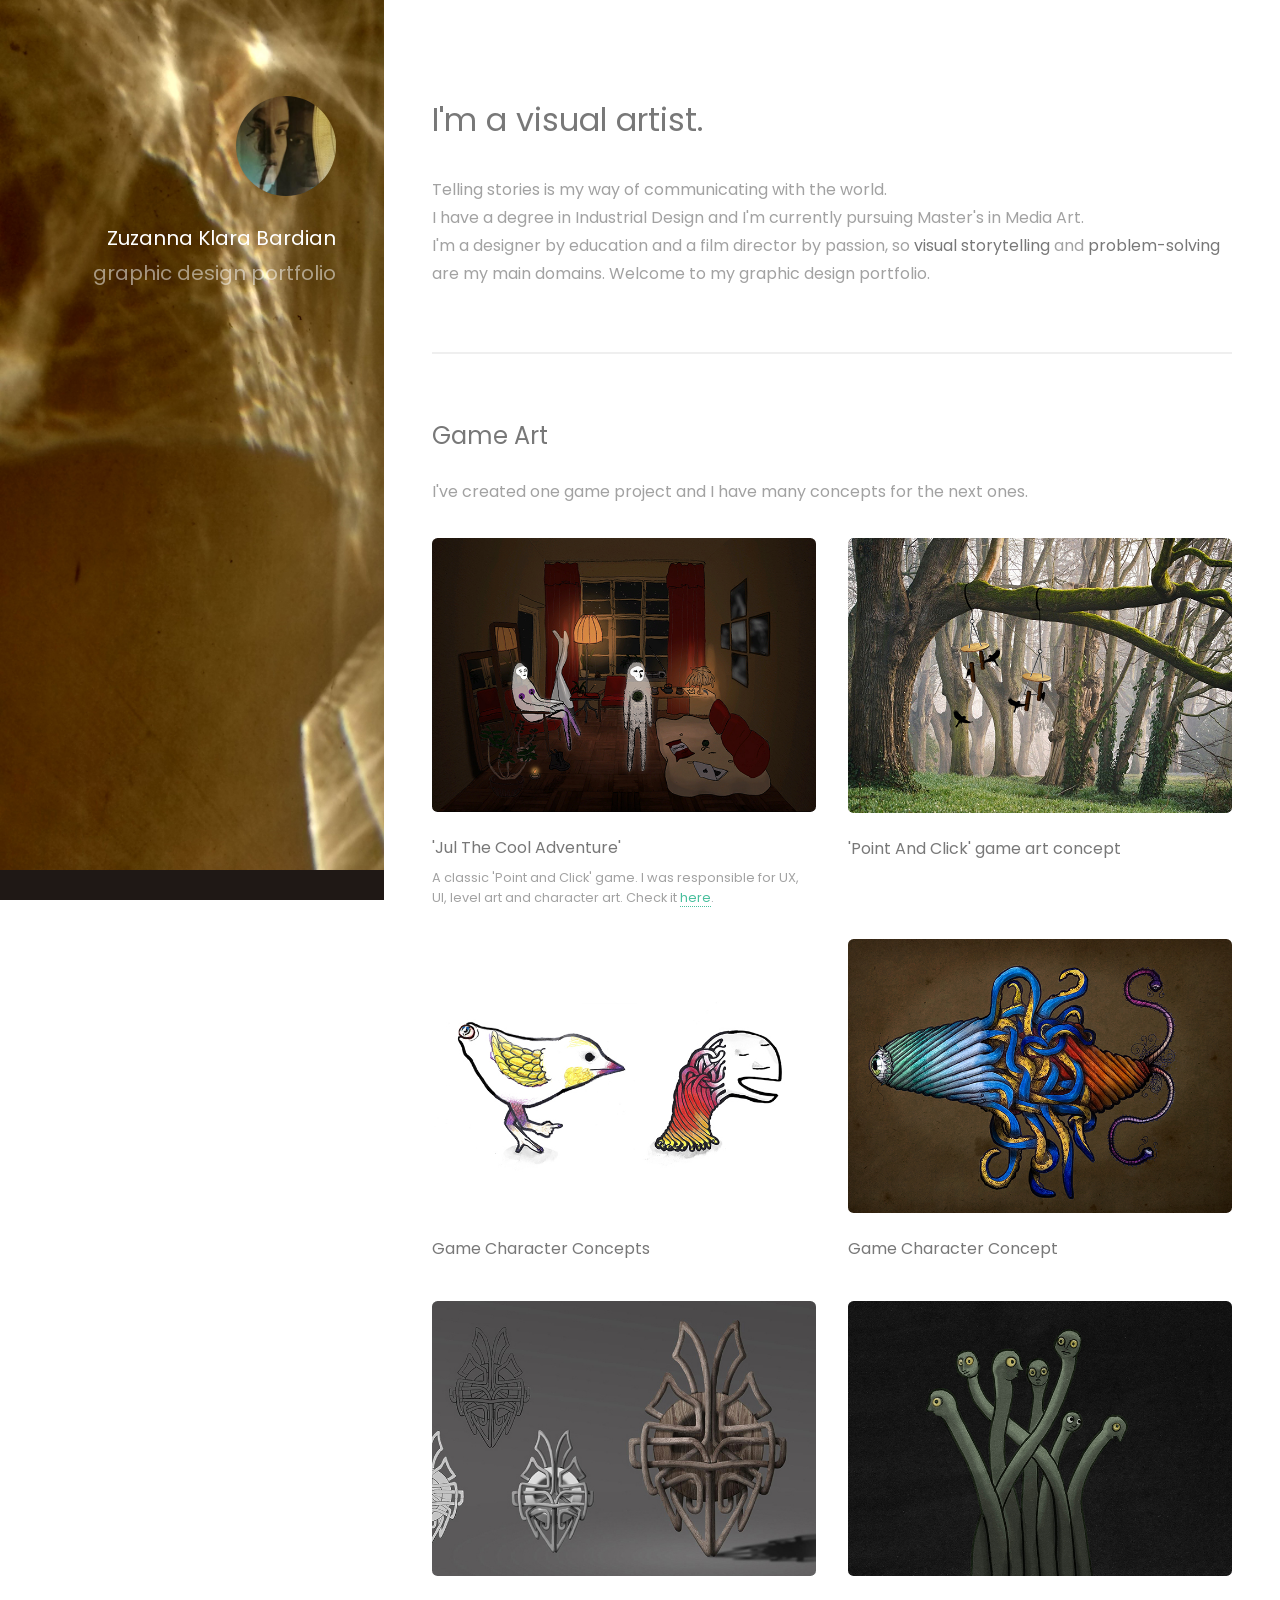
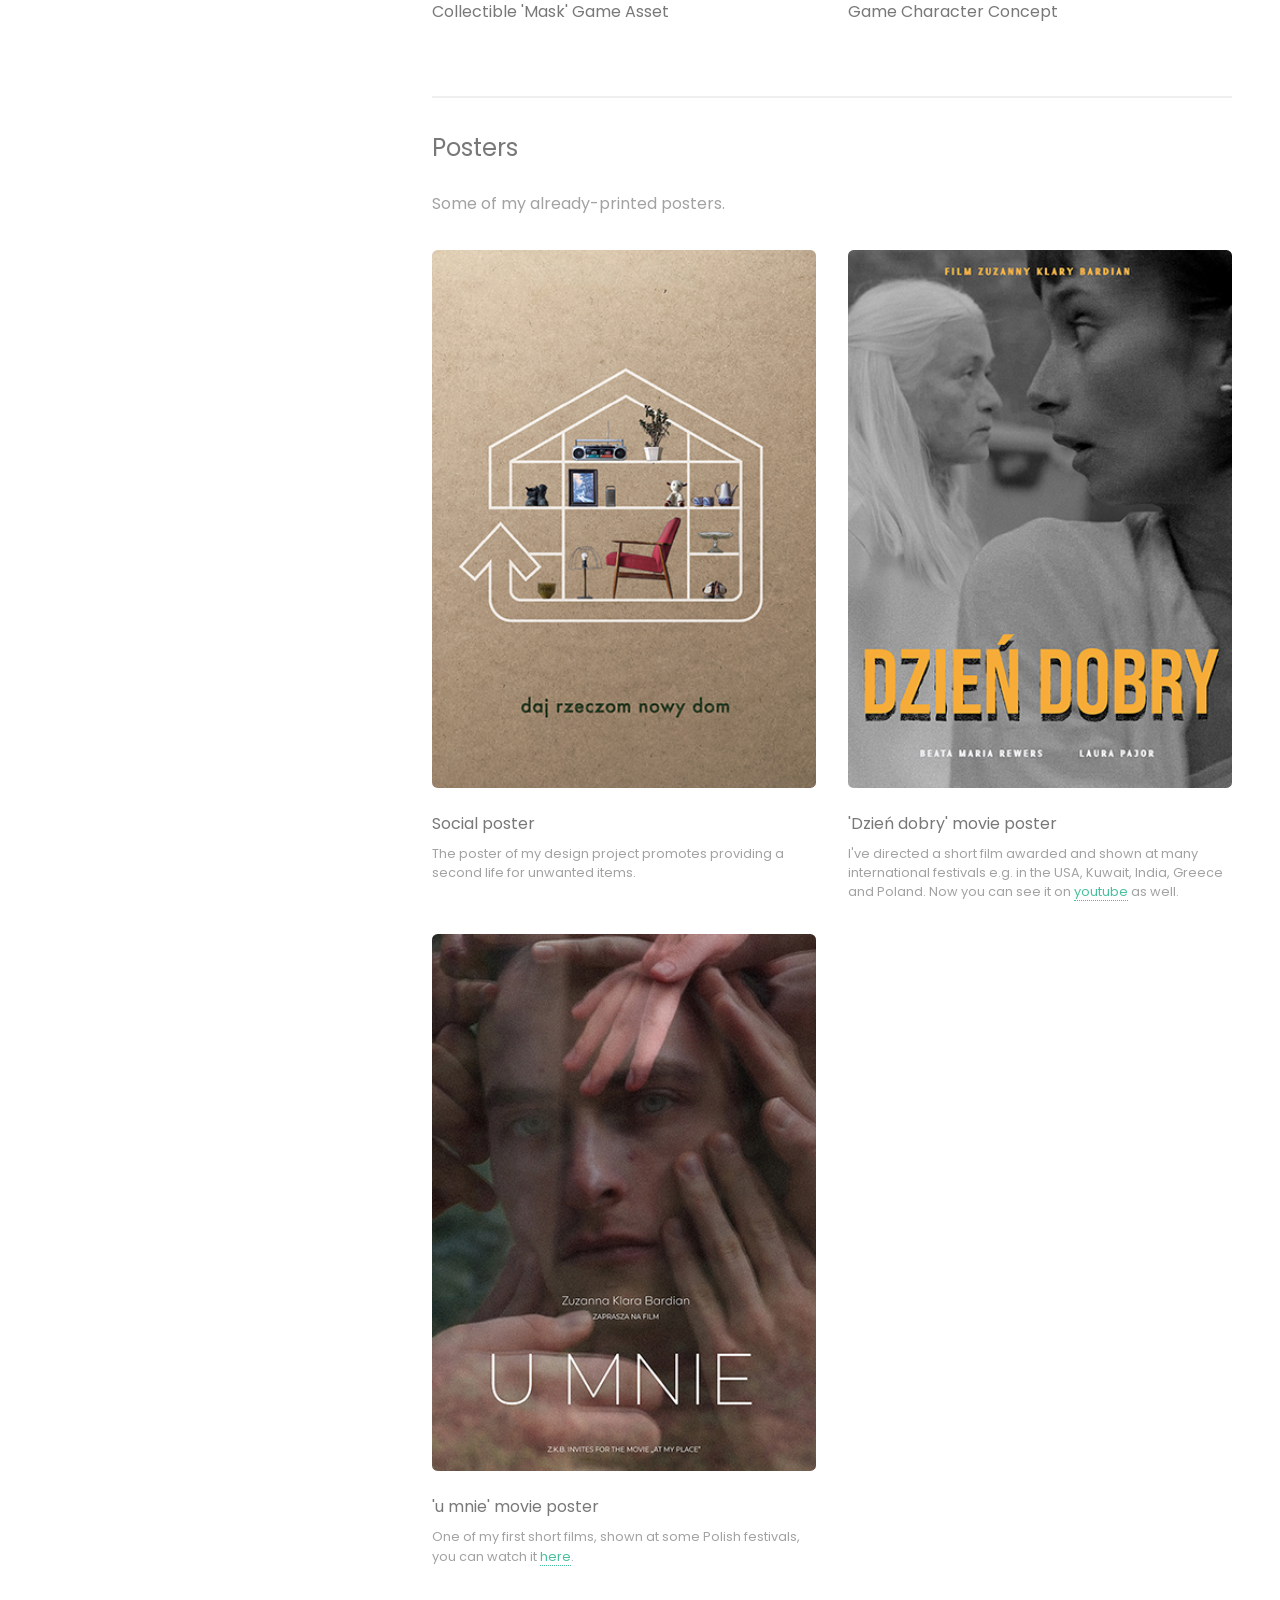
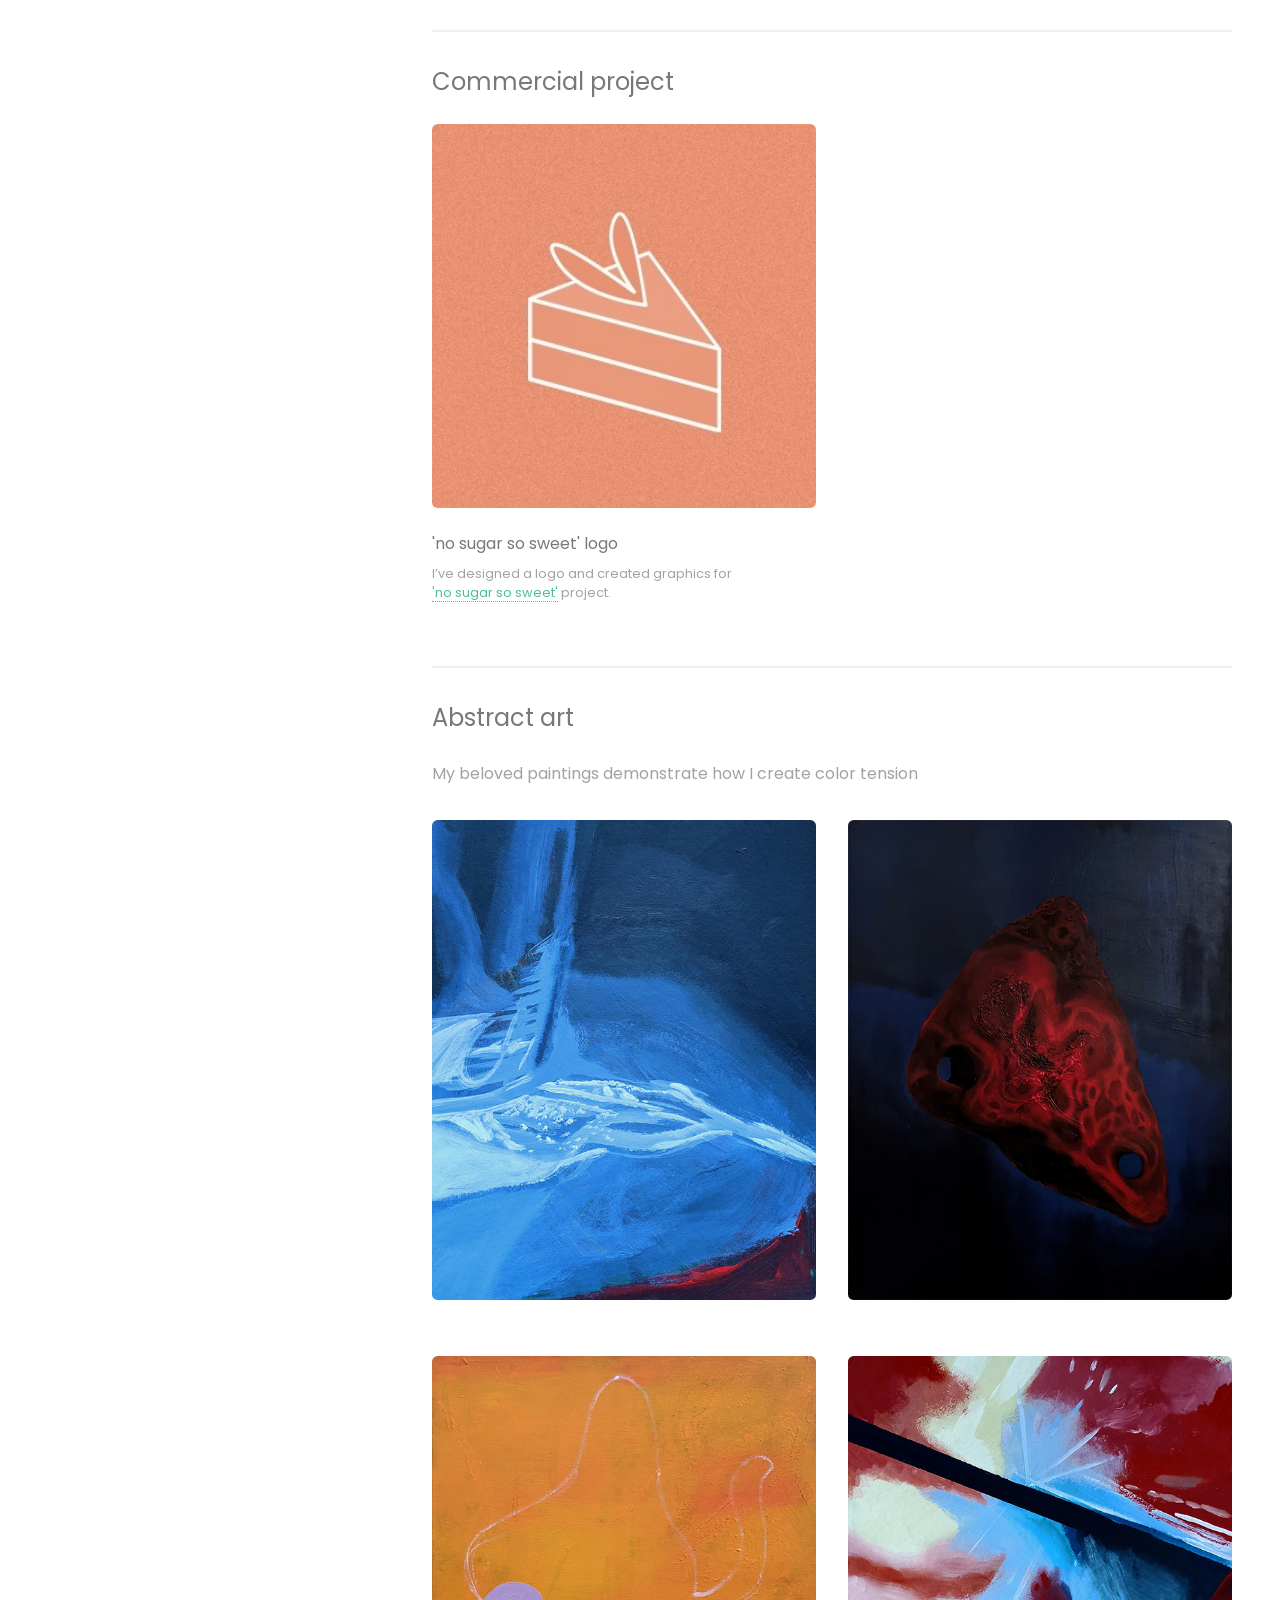
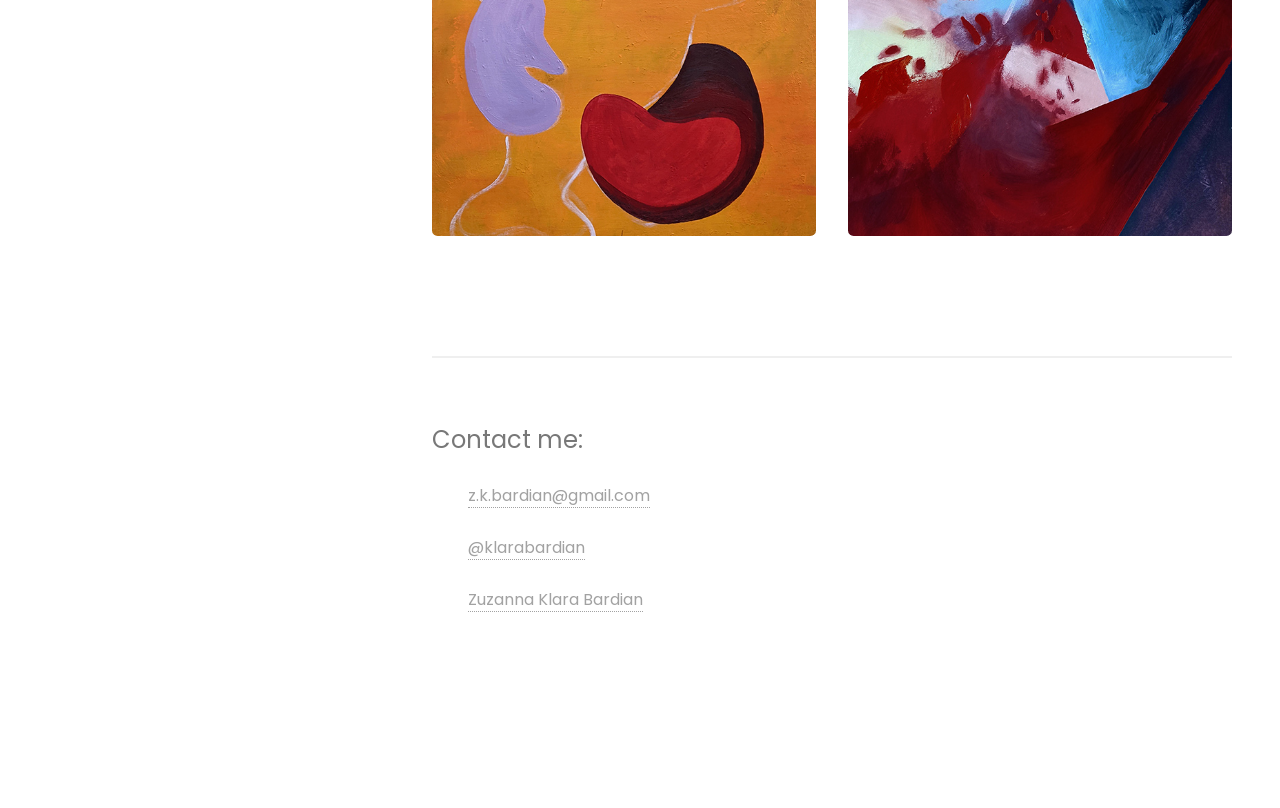
==== index.html @ d684b5f0 "Adjusted site" ====
<!DOCTYPE HTML>
<!--
	Strata by HTML5 UP
	html5up.net | @ajlkn
	Free for personal and commercial use under the CCA 3.0 license (html5up.net/license)
-->
<html>
	<head>
		<title>Zuzanna Klara Bardian - portfolio</title>
		<meta charset="utf-8" />
		<meta name="viewport" content="width=device-width, initial-scale=1, user-scalable=no" />
		<link rel="stylesheet" href="assets/css/main.css" />
	</head>
	<body class="is-preload">

		<!-- Header -->
			<header id="header">
				<div class="inner">
					<a href="#" class="image avatar"><img src="images/fulls/image avatar2.jpg" alt="" /></a>
					<h1><strong>Zuzanna Klara Bardian</strong><br />
					graphic&nbsp;design&nbsp;portfolio<br /></h1>
				</div>
			</header>

		<!-- Main -->
			<div id="main">

				<!-- One -->
					<section id="one">
						<header class="major">
							<h2>I'm a visual artist.</h2>
						</header>
						<p>Telling stories is my way of communicating with the world.</br> 
							 
							I have a degree in Industrial Design and I'm currently pursuing Master's in Media Art. </br> 
							I'm a designer by education and a film director by passion, so <strong>visual storytelling</strong> and <strong>problem-solving</strong> are my main domains. 
							Welcome to my graphic design portfolio.</p>
					</section>

				<!-- Two . One -->
					<section id="two">
						<h2>Game Art</h2>
						<p>I've created one game project and I have many concepts for the next ones.</p>
						<div class="row">
							<article class="col-6 col-12-xsmall work-item">
								<a href="images/common/jul game.jpg" class="image fit thumb"><img src="images/common/jul game_small.jpg" alt="" /></a>
								<h3>'Jul The Cool Adventure'<br /></h3>
								<p>A classic 'Point and Click' game. I was responsible for&nbsp;UX, UI, level art and character art. Check it <a href="https://rondaar.itch.io/jul-adventure?password=JulUro">here</a>.</p> 
							</article>
							<article class="col-6 col-12-xsmall work-item">
								<a href="images/common/concept game.jpg" class="image fit thumb"><img src="images/common/concept game_small.jpg" alt="" /></a>
								<h3>'Point And Click' game art concept</h3>
							</article>
							<article class="col-6 col-12-xsmall work-item">
								<a href="images/common/drawing monsters.jpg" class="image fit thumb"><img src="images/common/drawing monsters_small.jpg" alt="" /></a>
								<h3>Game Character Concepts</h3>
							</article>
							<article class="col-6 col-12-xsmall work-item">
								<a href="images/common/drawingmonster3.jpg" class="image fit thumb"><img src="images/common/drawingmonster3_small.jpg" alt="" /></a>
								<h3>Game Character Concept</h3>
							</article>
							<article class="col-6 col-12-xsmall work-item">
								<a href="images/common/game asset concept.jpg" class="image fit thumb"><img src="images/common/game asset concept_small.jpg" alt="" /></a>
								<h3>Collectible 'Mask' Game Asset</h3>
							</article>
							<article class="col-6 col-12-xsmall work-item">
								<a href="images/common/drawingmonster4.jpg" class="image fit thumb"><img src="images/common/drawingmonster4_small.jpg" alt="" /></a>
								<h3>Game Character Concept</h3>
							</article>
						</div>
						<hr />
						<h2>Posters</h2>
						<p>Some of my already-printed posters.</p>
						<div class="row">
							<article class="col-6 col-12-xsmall work-item">
								<a href="images/common/poster.jpg" class="image fit thumb"><img src="images/common/poster_small.jpg" alt="" /></a>
								<h3>Social poster</h3>
								<p>The poster of my design project promotes providing a second life for unwanted items.</p>
							</article>
							<article class="col-6 col-12-xsmall work-item">
								<a href="images/common/poster2.jpg" class="image fit thumb"><img src="images/common/poster2_small.jpg" alt="" /></a>
								<h3>'Dzień dobry' movie poster</h3>
								<p>I've directed a short film awarded and shown at many international festivals e.g. in the USA, Kuwait, India, Greece and Poland. Now you can see it on <a href="https://youtu.be/epO8QC-mqRA?si=tDSTZUvtLQ-3Ctm8">youtube</a> as&nbsp;well.</p>
							</article>
							<article class="col-6 col-12-xsmall work-item">
								<a href="images/common/poster3.jpg" class="image fit thumb"><img src="images/common/poster3_small.jpg" alt="" /></a>
								<h3>'u mnie' movie poster</h3>
								<p>One of my first short films, shown at some Polish festivals, you can watch it <a href="https://youtu.be/AyBMDP0zNLU?si=6BkMaQIuHMH-ViIF">here</a>.</p>
							</article>
						</div>
						<hr />
						<h2>Commercial project</h2>
						<div class="row">
							<article class="col-6 col-12-xsmall work-item">
								<a href="images/common/nosugar so sweet.jpeg" class="image fit thumb"><img src="images/common/nosugar so sweet.jpeg" alt="" /></a>
								<h3>'no sugar so sweet' logo</h3>
								<p>I’ve designed a logo and created graphics for <a href="https://www.instagram.com/nosugarsosweet/">'no&nbsp;sugar&nbsp;so&nbsp;sweet'</a> project.</p>
							</article>
						</div>
						<hr />
						<h2>Abstract art</h2>
						<p>My beloved paintings demonstrate how I create color tension</p>
						<div class="row">
							<article class="col-6 col-12-xsmall work-item">
								<a href="images/common/painting3.jpg" class="image fit thumb"><img src="images/common/painting3_small.jpg" alt="" /></a>
							</article>
							<article class="col-6 col-12-xsmall work-item">
								<a href="images/common/painting heart.jpg" class="image fit thumb"><img src="images/common/painting heart_small.jpg" alt="" /></a>
							</article>
							<article class="col-6 col-12-xsmall work-item">
								<a href="images/common/painting yellow.jpeg" class="image fit thumb"><img src="images/common/painting yellow_small.jpg" alt="" /></a>
							</article>
							<article class="col-6 col-12-xsmall work-item">
								<a href="images/common/painting2.jpg" class="image fit thumb"><img src="images/common/painting2_small.jpg" alt="" /></a>
							</article>
						</div>
					</section>

			

				<!-- Three -->
					<section id="three">
						<h2>Contact me:</h2>
						 <!-- <p>Send me a message.</p> --> 
						<div class="row">
							<div class="col-4 col-12-small">
								<ul class="labeled-icons">
									<li>
										<h3 class="icon solid fa-envelope"><span class="label">Email</span></h3>
										<a href="#">z.k.bardian@gmail.com</a>
									</li>
									<li>
										<h3 class="icon brands fa-instagram"><span class="label">Instagram</span></h3>
										<a href="https://www.instagram.com/klarabardian/">@klarabardian</a>
									</li>
									<li> 
										<h3 class="icon brands fa-linkedin"><span class="label">Linkedin</span></h3>
										<a href="https://www.linkedin.com/in/zuzannaklarabardian/">Zuzanna Klara Bardian</a>
									</li>
								</ul>
							</div>
						</div>
					</section>

				<!-- Four -->
				<!-- 
					<section id="four">
						<h2>Elements</h2>

						<section>
							<h4>Text</h4>
							<p>This is <b>bold</b> and this is <strong>strong</strong>. This is <i>italic</i> and this is <em>emphasized</em>.
							This is <sup>superscript</sup> text and this is <sub>subscript</sub> text.
							This is <u>underlined</u> and this is code: <code>for (;;) { ... }</code>. Finally, <a href="#">this is a link</a>.</p>
							<hr />
							<header>
								<h4>Heading with a Subtitle</h4>
								<p>Lorem ipsum dolor sit amet nullam id egestas urna aliquam</p>
							</header>
							<p>Nunc lacinia ante nunc ac lobortis. Interdum adipiscing gravida odio porttitor sem non mi integer non faucibus ornare mi ut ante amet placerat aliquet. Volutpat eu sed ante lacinia sapien lorem accumsan varius montes viverra nibh in adipiscing blandit tempus accumsan.</p>
							<header>
								<h5>Heading with a Subtitle</h5>
								<p>Lorem ipsum dolor sit amet nullam id egestas urna aliquam</p>
							</header>
							<p>Nunc lacinia ante nunc ac lobortis. Interdum adipiscing gravida odio porttitor sem non mi integer non faucibus ornare mi ut ante amet placerat aliquet. Volutpat eu sed ante lacinia sapien lorem accumsan varius montes viverra nibh in adipiscing blandit tempus accumsan.</p>
							<hr />
							<h2>Heading Level 2</h2>
							<h3>Heading Level 3</h3>
							<h4>Heading Level 4</h4>
							<h5>Heading Level 5</h5>
							<h6>Heading Level 6</h6>
							<hr />
							<h5>Blockquote</h5>
							<blockquote>Fringilla nisl. Donec accumsan interdum nisi, quis tincidunt felis sagittis eget tempus euismod. Vestibulum ante ipsum primis in faucibus vestibulum. Blandit adipiscing eu felis iaculis volutpat ac adipiscing accumsan faucibus. Vestibulum ante ipsum primis in faucibus lorem ipsum dolor sit amet nullam adipiscing eu felis.</blockquote>
							<h5>Preformatted</h5>
							<pre><code>i = 0;

while (!deck.isInOrder()) {
print 'Iteration ' + i;
deck.shuffle();
i++;
}

print 'It took ' + i + ' iterations to sort the deck.';</code></pre>
						</section>

						<section>
							<h4>Lists</h4>
							<div class="row">
								<div class="col-6 col-12-xsmall">
									<h5>Unordered</h5>
									<ul>
										<li>Dolor pulvinar etiam magna etiam.</li>
										<li>Sagittis adipiscing lorem eleifend.</li>
										<li>Felis enim feugiat dolore viverra.</li>
									</ul>
									<h5>Alternate</h5>
									<ul class="alt">
										<li>Dolor pulvinar etiam magna etiam.</li>
										<li>Sagittis adipiscing lorem eleifend.</li>
										<li>Felis enim feugiat dolore viverra.</li>
									</ul>
								</div>
								<div class="col-6 col-12-xsmall">
									<h5>Ordered</h5>
									<ol>
										<li>Dolor pulvinar etiam magna etiam.</li>
										<li>Etiam vel felis at lorem sed viverra.</li>
										<li>Felis enim feugiat dolore viverra.</li>
										<li>Dolor pulvinar etiam magna etiam.</li>
										<li>Etiam vel felis at lorem sed viverra.</li>
										<li>Felis enim feugiat dolore viverra.</li>
									</ol>
									<h5>Icons</h5>
									<ul class="icons">
										<li><a href="#" class="icon brands fa-twitter"><span class="label">Twitter</span></a></li>
										<li><a href="#" class="icon brands fa-facebook-f"><span class="label">Facebook</span></a></li>
										<li><a href="#" class="icon brands fa-instagram"><span class="label">Instagram</span></a></li>
										<li><a href="#" class="icon brands fa-github"><span class="label">Github</span></a></li>
										<li><a href="#" class="icon brands fa-dribbble"><span class="label">Dribbble</span></a></li>
										<li><a href="#" class="icon brands fa-tumblr"><span class="label">Tumblr</span></a></li>
										
									</ul>
								</div>
							</div>
							<h5>Actions</h5>
							<ul class="actions">
								<li><a href="#" class="button primary">Default</a></li>
								<li><a href="#" class="button">Default</a></li>
							</ul>
							<ul class="actions small">
								<li><a href="#" class="button primary small">Small</a></li>
								<li><a href="#" class="button small">Small</a></li>
							</ul>
							<div class="row">
								<div class="col-6 col-12-small">
									<ul class="actions stacked">
										<li><a href="#" class="button primary">Default</a></li>
										<li><a href="#" class="button">Default</a></li>
									</ul>
								</div>
								<div class="col-6 col-12-small">
									<ul class="actions stacked">
										<li><a href="#" class="button primary small">Small</a></li>
										<li><a href="#" class="button small">Small</a></li>
									</ul>
								</div>
								<div class="col-6 col-12-small">
									<ul class="actions stacked">
										<li><a href="#" class="button primary fit">Default</a></li>
										<li><a href="#" class="button fit">Default</a></li>
									</ul>
								</div>
								<div class="col-6 col-12-small">
									<ul class="actions stacked">
										<li><a href="#" class="button primary small fit">Small</a></li>
										<li><a href="#" class="button small fit">Small</a></li>
									</ul>
								</div>
							</div>
						</section>

						<section>
							<h4>Table</h4>
							<h5>Default</h5>
							<div class="table-wrapper">
								<table>
									<thead>
										<tr>
											<th>Name</th>
											<th>Description</th>
											<th>Price</th>
										</tr>
									</thead>
									<tbody>
										<tr>
											<td>Item One</td>
											<td>Ante turpis integer aliquet porttitor.</td>
											<td>29.99</td>
										</tr>
										<tr>
											<td>Item Two</td>
											<td>Vis ac commodo adipiscing arcu aliquet.</td>
											<td>19.99</td>
										</tr>
										<tr>
											<td>Item Three</td>
											<td> Morbi faucibus arcu accumsan lorem.</td>
											<td>29.99</td>
										</tr>
										<tr>
											<td>Item Four</td>
											<td>Vitae integer tempus condimentum.</td>
											<td>19.99</td>
										</tr>
										<tr>
											<td>Item Five</td>
											<td>Ante turpis integer aliquet porttitor.</td>
											<td>29.99</td>
										</tr>
									</tbody>
									<tfoot>
										<tr>
											<td colspan="2"></td>
											<td>100.00</td>
										</tr>
									</tfoot>
								</table>
							</div>

							<h5>Alternate</h5>
							<div class="table-wrapper">
								<table class="alt">
									<thead>
										<tr>
											<th>Name</th>
											<th>Description</th>
											<th>Price</th>
										</tr>
									</thead>
									<tbody>
										<tr>
											<td>Item One</td>
											<td>Ante turpis integer aliquet porttitor.</td>
											<td>29.99</td>
										</tr>
										<tr>
											<td>Item Two</td>
											<td>Vis ac commodo adipiscing arcu aliquet.</td>
											<td>19.99</td>
										</tr>
										<tr>
											<td>Item Three</td>
											<td> Morbi faucibus arcu accumsan lorem.</td>
											<td>29.99</td>
										</tr>
										<tr>
											<td>Item Four</td>
											<td>Vitae integer tempus condimentum.</td>
											<td>19.99</td>
										</tr>
										<tr>
											<td>Item Five</td>
											<td>Ante turpis integer aliquet porttitor.</td>
											<td>29.99</td>
										</tr>
									</tbody>
									<tfoot>
										<tr>
											<td colspan="2"></td>
											<td>100.00</td>
										</tr>
									</tfoot>
								</table>
							</div>
						</section>

						<section>
							<h4>Buttons</h4>
							<ul class="actions">
								<li><a href="#" class="button primary">Primary</a></li>
								<li><a href="#" class="button">Default</a></li>
							</ul>
							<ul class="actions">
								<li><a href="#" class="button large">Large</a></li>
								<li><a href="#" class="button">Default</a></li>
								<li><a href="#" class="button small">Small</a></li>
							</ul>
							<ul class="actions fit">
								<li><a href="#" class="button primary fit">Fit</a></li>
								<li><a href="#" class="button fit">Fit</a></li>
							</ul>
							<ul class="actions fit small">
								<li><a href="#" class="button primary fit small">Fit + Small</a></li>
								<li><a href="#" class="button fit small">Fit + Small</a></li>
							</ul>
							<ul class="actions">
								<li><a href="#" class="button primary icon solid fa-download">Icon</a></li>
								<li><a href="#" class="button icon solid fa-download">Icon</a></li>
							</ul>
							<ul class="actions">
								<li><span class="button primary disabled">Primary</span></li>
								<li><span class="button disabled">Default</span></li>
							</ul>
						</section>

						<section>
							<h4>Form</h4>
							<form method="post" action="#">
								<div class="row gtr-uniform gtr-50">
									<div class="col-6 col-12-xsmall">
										<input type="text" name="demo-name" id="demo-name" value="" placeholder="Name" />
									</div>
									<div class="col-6 col-12-xsmall">
										<input type="email" name="demo-email" id="demo-email" value="" placeholder="Email" />
									</div>
									<div class="col-12">
										<select name="demo-category" id="demo-category">
											<option value="">- Category -</option>
											<option value="1">Manufacturing</option>
											<option value="1">Shipping</option>
											<option value="1">Administration</option>
											<option value="1">Human Resources</option>
										</select>
									</div>
									<div class="col-4 col-12-small">
										<input type="radio" id="demo-priority-low" name="demo-priority" checked>
										<label for="demo-priority-low">Low Priority</label>
									</div>
									<div class="col-4 col-12-small">
										<input type="radio" id="demo-priority-normal" name="demo-priority">
										<label for="demo-priority-normal">Normal Priority</label>
									</div>
									<div class="col-4 col-12-small">
										<input type="radio" id="demo-priority-high" name="demo-priority">
										<label for="demo-priority-high">High Priority</label>
									</div>
									<div class="col-6 col-12-small">
										<input type="checkbox" id="demo-copy" name="demo-copy">
										<label for="demo-copy">Email me a copy of this message</label>
									</div>
									<div class="col-6 col-12-small">
										<input type="checkbox" id="demo-human" name="demo-human" checked>
										<label for="demo-human">I am a human and not a robot</label>
									</div>
									<div class="col-12">
										<textarea name="demo-message" id="demo-message" placeholder="Enter your message" rows="6"></textarea>
									</div>
									<div class="col-12">
										<ul class="actions">
											<li><input type="submit" value="Send Message" class="primary" /></li>
											<li><input type="reset" value="Reset" /></li>
										</ul>
									</div>
								</div>
							</form>
						</section>

						<section>
							<h4>Image</h4>
							<h5>Fit</h5>
							<div class="box alt">
								<div class="row gtr-50 gtr-uniform">
									<div class="col-12"><span class="image fit"><img src="images/fulls/05.jpg" alt="" /></span></div>
									<div class="col-4"><span class="image fit"><img src="images/thumbs/01.jpg" alt="" /></span></div>
									<div class="col-4"><span class="image fit"><img src="images/thumbs/02.jpg" alt="" /></span></div>
									<div class="col-4"><span class="image fit"><img src="images/thumbs/03.jpg" alt="" /></span></div>
									<div class="col-4"><span class="image fit"><img src="images/thumbs/04.jpg" alt="" /></span></div>
									<div class="col-4"><span class="image fit"><img src="images/thumbs/05.jpg" alt="" /></span></div>
									<div class="col-4"><span class="image fit"><img src="images/thumbs/06.jpg" alt="" /></span></div>
									<div class="col-4"><span class="image fit"><img src="images/thumbs/03.jpg" alt="" /></span></div>
									<div class="col-4"><span class="image fit"><img src="images/thumbs/02.jpg" alt="" /></span></div>
									<div class="col-4"><span class="image fit"><img src="images/thumbs/01.jpg" alt="" /></span></div>
								</div>
							</div>
							<h5>Left &amp; Right</h5>
							<p><span class="image left"><img src="images/avatar.jpg" alt="" /></span>Fringilla nisl. Donec accumsan interdum nisi, quis tincidunt felis sagittis eget. tempus euismod. Vestibulum ante ipsum primis in faucibus vestibulum. Blandit adipiscing eu felis iaculis volutpat ac adipiscing accumsan eu faucibus. Integer ac pellentesque praesent tincidunt felis sagittis eget. tempus euismod. Vestibulum ante ipsum primis in faucibus vestibulum. Blandit adipiscing eu felis iaculis volutpat ac adipiscing accumsan eu faucibus. Integer ac pellentesque praesent. Donec accumsan interdum nisi, quis tincidunt felis sagittis eget. tempus euismod. Vestibulum ante ipsum primis in faucibus vestibulum. Blandit adipiscing eu felis iaculis volutpat ac adipiscing accumsan eu faucibus. Integer ac pellentesque praesent tincidunt felis sagittis eget. tempus euismod. Vestibulum ante ipsum primis in faucibus vestibulum. Blandit adipiscing eu felis iaculis volutpat ac adipiscing accumsan eu faucibus. Integer ac pellentesque praesent.</p>
							<p><span class="image right"><img src="images/avatar.jpg" alt="" /></span>Fringilla nisl. Donec accumsan interdum nisi, quis tincidunt felis sagittis eget. tempus euismod. Vestibulum ante ipsum primis in faucibus vestibulum. Blandit adipiscing eu felis iaculis volutpat ac adipiscing accumsan eu faucibus. Integer ac pellentesque praesent tincidunt felis sagittis eget. tempus euismod. Vestibulum ante ipsum primis in faucibus vestibulum. Blandit adipiscing eu felis iaculis volutpat ac adipiscing accumsan eu faucibus. Integer ac pellentesque praesent. Donec accumsan interdum nisi, quis tincidunt felis sagittis eget. tempus euismod. Vestibulum ante ipsum primis in faucibus vestibulum. Blandit adipiscing eu felis iaculis volutpat ac adipiscing accumsan eu faucibus. Integer ac pellentesque praesent tincidunt felis sagittis eget. tempus euismod. Vestibulum ante ipsum primis in faucibus vestibulum. Blandit adipiscing eu felis iaculis volutpat ac adipiscing accumsan eu faucibus. Integer ac pellentesque praesent.</p>
						</section>

					</section>
				-->

			</div>

		<!-- Footer -->
			<footer id="footer">
				<div class="inner">
					<ul class="icons">
						<li><a href="https://www.instagram.com/klarabardian/" class="icon brands fa-instagram"><span class="label">Instagram</span></a></li>
						<li><a href="https://www.linkedin.com/in/zuzannaklarabardian/" class="icon brands fa-linkedin"><span class="label">Linkedin</span></a></li>
					</ul>
					<ul class="copyright">
						<li>&copy; Zuzanna Klara Bardian</li><li>Design: <a href="http://html5up.net">HTML5 UP</a></li>
					</ul>
				</div>
			</footer>

		<!-- Scripts -->
			<script src="assets/js/jquery.min.js"></script>
			<script src="assets/js/jquery.poptrox.min.js"></script>
			<script src="assets/js/browser.min.js"></script>
			<script src="assets/js/breakpoints.min.js"></script>
			<script src="assets/js/util.js"></script>
			<script src="assets/js/main.js"></script>

	</body>
</html>
---- assets/css/main.css ----
@import url("fontawesome-all.min.css");
/*@import url("https://fonts.googleapis.com/css?family=Source+Sans+Pro:400,400italic");*/
@import url('https://fonts.googleapis.com/css2?family=Poppins:ital,wght@0,400;0,500;1,400&display=swap');




/*
	Strata by HTML5 UP
	html5up.net | @ajlkn
	Free for personal and commercial use under the CCA 3.0 license (html5up.net/license)
*/

html, body, div, span, applet, object,
iframe, h1, h2, h3, h4, h5, h6, p, blockquote,
pre, a, abbr, acronym, address, big, cite,
code, del, dfn, em, img, ins, kbd, q, s, samp,
small, strike, strong, sub, sup, tt, var, b,
u, i, center, dl, dt, dd, ol, ul, li, fieldset,
form, label, legend, table, caption, tbody,
tfoot, thead, tr, th, td, article, aside,
canvas, details, embed, figure, figcaption,
footer, header, hgroup, menu, nav, output, ruby,
section, summary, time, mark, audio, video {
	margin: 0;
	padding: 0;
	border: 0;
	font-size: 100%;
	font: inherit;
	vertical-align: baseline;}

article, aside, details, figcaption, figure,
footer, header, hgroup, menu, nav, section {
	display: block;}

body {
	line-height: 1;
}

ol, ul {
	list-style: none;
}

blockquote, q {
	quotes: none;
}

	blockquote:before, blockquote:after, q:before, q:after {
		content: '';
		content: none;
	}

table {
	border-collapse: collapse;
	border-spacing: 0;
}

body {
	-webkit-text-size-adjust: none;
}

mark {
	background-color: transparent;
	color: inherit;
}

input::-moz-focus-inner {
	border: 0;
	padding: 0;
}

input, select, textarea {
	-moz-appearance: none;
	-webkit-appearance: none;
	-ms-appearance: none;
	appearance: none;
}

/* Basic */

	html {
		box-sizing: border-box;
	}

	*, *:before, *:after {
		box-sizing: inherit;
	}

	body {
		background: #fff;
	}

		body.is-preload *, body.is-preload *:before, body.is-preload *:after {
			-moz-animation: none !important;
			-webkit-animation: none !important;
			-ms-animation: none !important;
			animation: none !important;
			-moz-transition: none !important;
			-webkit-transition: none !important;
			-ms-transition: none !important;
			transition: none !important;
		}

	body, input, select, textarea {
		color: #a2a2a2;
		/*font-family: "Source Sans Pro", Helvetica, sans-serif;*/
		font-family: 'Poppins', sans-serif;
		font-size: 16pt;
		font-weight: 400;
		line-height: 1.75em;
	}

	a {
		-moz-transition: color 0.2s ease-in-out, border-color 0.2s ease-in-out;
		-webkit-transition: color 0.2s ease-in-out, border-color 0.2s ease-in-out;
		-ms-transition: color 0.2s ease-in-out, border-color 0.2s ease-in-out;
		transition: color 0.2s ease-in-out, border-color 0.2s ease-in-out;
		border-bottom: dotted 1px;
		color: #49bf9d;
		text-decoration: none;
	}

		a:hover {
			border-bottom-color: transparent;
			color: #49bf9d !important;
			text-decoration: none;
		}

	strong, b {
		color: #787878;
		font-weight: 400;
	}

	em, i {
		font-style: italic;
	}

	p {
		margin: 0 0 2em 0;
	}

	h1, h2, h3, h4, h5, h6 {
		color: #787878;
		font-weight: 400;
		line-height: 1em;
		margin: 0 0 1em 0;
	}

		h1 a, h2 a, h3 a, h4 a, h5 a, h6 a {
			color: inherit;
			text-decoration: none;
		}

	h1 {
		font-size: 2em;
		line-height: 1.5em;
	}

	h2 {
		font-size: 1.5em;
		line-height: 1.5em;
	}

	h3 {
		font-size: 1.25em;
		line-height: 1.5em;
	}

	h4 {
		font-size: 1.1em;
		line-height: 1.5em;
	}

	h5 {
		font-size: 0.9em;
		line-height: 1.5em;
	}

	h6 {
		font-size: 0.7em;
		line-height: 1.5em;
	}

	sub {
		font-size: 0.8em;
		position: relative;
		top: 0.5em;
	}

	sup {
		font-size: 0.8em;
		position: relative;
		top: -0.5em;
	}

	hr {
		border: 0;
		border-bottom: solid 2px #efefef;
		margin: 2em 0;
	}

		hr.major {
			margin: 3em 0;
		}

	blockquote {
		border-left: solid 6px #efefef;
		font-style: italic;
		margin: 0 0 2em 0;
		padding: 0.5em 0 0.5em 1.5em;
	}

	code {
		background: #f7f7f7;
		border-radius: 0.35em;
		border: solid 2px #efefef;
		font-family: "Courier New", monospace;
		font-size: 0.9em;
		margin: 0 0.25em;
		padding: 0.25em 0.65em;
	}

	pre {
		-webkit-overflow-scrolling: touch;
		font-family: "Courier New", monospace;
		font-size: 0.9em;
		margin: 0 0 2em 0;
	}

		pre code {
			display: block;
			line-height: 1.75em;
			padding: 1em 1.5em;
			overflow-x: auto;
		}

	.align-left {
		text-align: left;
	}

	.align-center {
		text-align: center;
	}

	.align-right {
		text-align: right;
	}

/* Container */

	.container {
		margin: 0 auto;
		max-width: calc(100% - 4em);
		width: 100%;
	}

		.container.xsmall {
			width: 25%;
		}

		.container.small {
			width: 50%;
		}

		.container.medium {
			width: 75%;
		}

		.container.large {
			width: 125%;
		}

		.container.xlarge {
			width: 150%;
		}

		.container.max {
			width: 100%;
		}

		@media screen and (max-width: 980px) {

			.container {
				width: 100% !important;
				max-width: 100% !important;
			}

		}

		@media screen and (max-width: 480px) {

			.container {
				max-width: calc(100% - 3em);
			}

		}

/* Row */

	.row {
		display: flex;
		flex-wrap: wrap;
		box-sizing: border-box;
		align-items: stretch;
	}

		.row > * {
			box-sizing: border-box;
		}

		.row.gtr-uniform > * > :last-child {
			margin-bottom: 0;
		}

		.row.aln-left {
			justify-content: flex-start;
		}

		.row.aln-center {
			justify-content: center;
		}

		.row.aln-right {
			justify-content: flex-end;
		}

		.row.aln-top {
			align-items: flex-start;
		}

		.row.aln-middle {
			align-items: center;
		}

		.row.aln-bottom {
			align-items: flex-end;
		}

		.row > .imp {
			order: -1;
		}

		.row > .col-1 {
			width: 8.33333%;
		}

		.row > .off-1 {
			margin-left: 8.33333%;
		}

		.row > .col-2 {
			width: 16.66667%;
		}

		.row > .off-2 {
			margin-left: 16.66667%;
		}

		.row > .col-3 {
			width: 25%;
		}

		.row > .off-3 {
			margin-left: 25%;
		}

		.row > .col-4 {
			width: 33.33333%;
		}

		.row > .off-4 {
			margin-left: 33.33333%;
		}

		.row > .col-5 {
			width: 41.66667%;
		}

		.row > .off-5 {
			margin-left: 41.66667%;
		}

		.row > .col-6 {
			width: 50%;
		}

		.row > .off-6 {
			margin-left: 50%;
		}

		.row > .col-7 {
			width: 58.33333%;
		}

		.row > .off-7 {
			margin-left: 58.33333%;
		}

		.row > .col-8 {
			width: 66.66667%;
		}

		.row > .off-8 {
			margin-left: 66.66667%;
		}

		.row > .col-9 {
			width: 75%;
		}

		.row > .off-9 {
			margin-left: 75%;
		}

		.row > .col-10 {
			width: 83.33333%;
		}

		.row > .off-10 {
			margin-left: 83.33333%;
		}

		.row > .col-11 {
			width: 91.66667%;
		}

		.row > .off-11 {
			margin-left: 91.66667%;
		}

		.row > .col-12 {
			width: 100%;
		}

		.row > .off-12 {
			margin-left: 100%;
		}

		.row.gtr-0 {
			margin-top: 0;
			margin-left: 0em;
		}

			.row.gtr-0 > * {
				padding: 0 0 0 0em;
			}

			.row.gtr-0.gtr-uniform {
				margin-top: 0em;
			}

				.row.gtr-0.gtr-uniform > * {
					padding-top: 0em;
				}

		.row.gtr-25 {
			margin-top: 0;
			margin-left: -0.625em;
		}

			.row.gtr-25 > * {
				padding: 0 0 0 0.625em;
			}

			.row.gtr-25.gtr-uniform {
				margin-top: -0.625em;
			}

				.row.gtr-25.gtr-uniform > * {
					padding-top: 0.625em;
				}

		.row.gtr-50 {
			margin-top: 0;
			margin-left: -1.25em;
		}

			.row.gtr-50 > * {
				padding: 0 0 0 1.25em;
			}

			.row.gtr-50.gtr-uniform {
				margin-top: -1.25em;
			}

				.row.gtr-50.gtr-uniform > * {
					padding-top: 1.25em;
				}

		.row {
			margin-top: 0;
			margin-left: -2.5em;
		}

			.row > * {
				padding: 0 0 0 2.5em;
			}

			.row.gtr-uniform {
				margin-top: -2.5em;
			}

				.row.gtr-uniform > * {
					padding-top: 2.5em;
				}

		.row.gtr-150 {
			margin-top: 0;
			margin-left: -3.75em;
		}

			.row.gtr-150 > * {
				padding: 0 0 0 3.75em;
			}

			.row.gtr-150.gtr-uniform {
				margin-top: -3.75em;
			}

				.row.gtr-150.gtr-uniform > * {
					padding-top: 3.75em;
				}

		.row.gtr-200 {
			margin-top: 0;
			margin-left: -5em;
		}

			.row.gtr-200 > * {
				padding: 0 0 0 5em;
			}

			.row.gtr-200.gtr-uniform {
				margin-top: -5em;
			}

				.row.gtr-200.gtr-uniform > * {
					padding-top: 5em;
				}

		@media screen and (max-width: 1800px) {

			.row {
				display: flex;
				flex-wrap: wrap;
				box-sizing: border-box;
				align-items: stretch;
			}

				.row > * {
					box-sizing: border-box;
				}

				.row.gtr-uniform > * > :last-child {
					margin-bottom: 0;
				}

				.row.aln-left {
					justify-content: flex-start;
				}

				.row.aln-center {
					justify-content: center;
				}

				.row.aln-right {
					justify-content: flex-end;
				}

				.row.aln-top {
					align-items: flex-start;
				}

				.row.aln-middle {
					align-items: center;
				}

				.row.aln-bottom {
					align-items: flex-end;
				}

				.row > .imp-xlarge {
					order: -1;
				}

				.row > .col-1-xlarge {
					width: 8.33333%;
				}

				.row > .off-1-xlarge {
					margin-left: 8.33333%;
				}

				.row > .col-2-xlarge {
					width: 16.66667%;
				}

				.row > .off-2-xlarge {
					margin-left: 16.66667%;
				}

				.row > .col-3-xlarge {
					width: 25%;
				}

				.row > .off-3-xlarge {
					margin-left: 25%;
				}

				.row > .col-4-xlarge {
					width: 33.33333%;
				}

				.row > .off-4-xlarge {
					margin-left: 33.33333%;
				}

				.row > .col-5-xlarge {
					width: 41.66667%;
				}

				.row > .off-5-xlarge {
					margin-left: 41.66667%;
				}

				.row > .col-6-xlarge {
					width: 50%;
				}

				.row > .off-6-xlarge {
					margin-left: 50%;
				}

				.row > .col-7-xlarge {
					width: 58.33333%;
				}

				.row > .off-7-xlarge {
					margin-left: 58.33333%;
				}

				.row > .col-8-xlarge {
					width: 66.66667%;
				}

				.row > .off-8-xlarge {
					margin-left: 66.66667%;
				}

				.row > .col-9-xlarge {
					width: 75%;
				}

				.row > .off-9-xlarge {
					margin-left: 75%;
				}

				.row > .col-10-xlarge {
					width: 83.33333%;
				}

				.row > .off-10-xlarge {
					margin-left: 83.33333%;
				}

				.row > .col-11-xlarge {
					width: 91.66667%;
				}

				.row > .off-11-xlarge {
					margin-left: 91.66667%;
				}

				.row > .col-12-xlarge {
					width: 100%;
				}

				.row > .off-12-xlarge {
					margin-left: 100%;
				}

				.row.gtr-0 {
					margin-top: 0;
					margin-left: 0em;
				}

					.row.gtr-0 > * {
						padding: 0 0 0 0em;
					}

					.row.gtr-0.gtr-uniform {
						margin-top: 0em;
					}

						.row.gtr-0.gtr-uniform > * {
							padding-top: 0em;
						}

				.row.gtr-25 {
					margin-top: 0;
					margin-left: -0.625em;
				}

					.row.gtr-25 > * {
						padding: 0 0 0 0.625em;
					}

					.row.gtr-25.gtr-uniform {
						margin-top: -0.625em;
					}

						.row.gtr-25.gtr-uniform > * {
							padding-top: 0.625em;
						}

				.row.gtr-50 {
					margin-top: 0;
					margin-left: -1.25em;
				}

					.row.gtr-50 > * {
						padding: 0 0 0 1.25em;
					}

					.row.gtr-50.gtr-uniform {
						margin-top: -1.25em;
					}

						.row.gtr-50.gtr-uniform > * {
							padding-top: 1.25em;
						}

				.row {
					margin-top: 0;
					margin-left: -2.5em;
				}

					.row > * {
						padding: 0 0 0 2.5em;
					}

					.row.gtr-uniform {
						margin-top: -2.5em;
					}

						.row.gtr-uniform > * {
							padding-top: 2.5em;
						}

				.row.gtr-150 {
					margin-top: 0;
					margin-left: -3.75em;
				}

					.row.gtr-150 > * {
						padding: 0 0 0 3.75em;
					}

					.row.gtr-150.gtr-uniform {
						margin-top: -3.75em;
					}

						.row.gtr-150.gtr-uniform > * {
							padding-top: 3.75em;
						}

				.row.gtr-200 {
					margin-top: 0;
					margin-left: -5em;
				}

					.row.gtr-200 > * {
						padding: 0 0 0 5em;
					}

					.row.gtr-200.gtr-uniform {
						margin-top: -5em;
					}

						.row.gtr-200.gtr-uniform > * {
							padding-top: 5em;
						}

		}

		@media screen and (max-width: 1280px) {

			.row {
				display: flex;
				flex-wrap: wrap;
				box-sizing: border-box;
				align-items: stretch;
			}

				.row > * {
					box-sizing: border-box;
				}

				.row.gtr-uniform > * > :last-child {
					margin-bottom: 0;
				}

				.row.aln-left {
					justify-content: flex-start;
				}

				.row.aln-center {
					justify-content: center;
				}

				.row.aln-right {
					justify-content: flex-end;
				}

				.row.aln-top {
					align-items: flex-start;
				}

				.row.aln-middle {
					align-items: center;
				}

				.row.aln-bottom {
					align-items: flex-end;
				}

				.row > .imp-large {
					order: -1;
				}

				.row > .col-1-large {
					width: 8.33333%;
				}

				.row > .off-1-large {
					margin-left: 8.33333%;
				}

				.row > .col-2-large {
					width: 16.66667%;
				}

				.row > .off-2-large {
					margin-left: 16.66667%;
				}

				.row > .col-3-large {
					width: 25%;
				}

				.row > .off-3-large {
					margin-left: 25%;
				}

				.row > .col-4-large {
					width: 33.33333%;
				}

				.row > .off-4-large {
					margin-left: 33.33333%;
				}

				.row > .col-5-large {
					width: 41.66667%;
				}

				.row > .off-5-large {
					margin-left: 41.66667%;
				}

				.row > .col-6-large {
					width: 50%;
				}

				.row > .off-6-large {
					margin-left: 50%;
				}

				.row > .col-7-large {
					width: 58.33333%;
				}

				.row > .off-7-large {
					margin-left: 58.33333%;
				}

				.row > .col-8-large {
					width: 66.66667%;
				}

				.row > .off-8-large {
					margin-left: 66.66667%;
				}

				.row > .col-9-large {
					width: 75%;
				}

				.row > .off-9-large {
					margin-left: 75%;
				}

				.row > .col-10-large {
					width: 83.33333%;
				}

				.row > .off-10-large {
					margin-left: 83.33333%;
				}

				.row > .col-11-large {
					width: 91.66667%;
				}

				.row > .off-11-large {
					margin-left: 91.66667%;
				}

				.row > .col-12-large {
					width: 100%;
				}

				.row > .off-12-large {
					margin-left: 100%;
				}

				.row.gtr-0 {
					margin-top: 0;
					margin-left: 0em;
				}

					.row.gtr-0 > * {
						padding: 0 0 0 0em;
					}

					.row.gtr-0.gtr-uniform {
						margin-top: 0em;
					}

						.row.gtr-0.gtr-uniform > * {
							padding-top: 0em;
						}

				.row.gtr-25 {
					margin-top: 0;
					margin-left: -0.5em;
				}

					.row.gtr-25 > * {
						padding: 0 0 0 0.5em;
					}

					.row.gtr-25.gtr-uniform {
						margin-top: -0.5em;
					}

						.row.gtr-25.gtr-uniform > * {
							padding-top: 0.5em;
						}

				.row.gtr-50 {
					margin-top: 0;
					margin-left: -1em;
				}

					.row.gtr-50 > * {
						padding: 0 0 0 1em;
					}

					.row.gtr-50.gtr-uniform {
						margin-top: -1em;
					}

						.row.gtr-50.gtr-uniform > * {
							padding-top: 1em;
						}

				.row {
					margin-top: 0;
					margin-left: -2em;
				}

					.row > * {
						padding: 0 0 0 2em;
					}

					.row.gtr-uniform {
						margin-top: -2em;
					}

						.row.gtr-uniform > * {
							padding-top: 2em;
						}

				.row.gtr-150 {
					margin-top: 0;
					margin-left: -3em;
				}

					.row.gtr-150 > * {
						padding: 0 0 0 3em;
					}

					.row.gtr-150.gtr-uniform {
						margin-top: -3em;
					}

						.row.gtr-150.gtr-uniform > * {
							padding-top: 3em;
						}

				.row.gtr-200 {
					margin-top: 0;
					margin-left: -4em;
				}

					.row.gtr-200 > * {
						padding: 0 0 0 4em;
					}

					.row.gtr-200.gtr-uniform {
						margin-top: -4em;
					}

						.row.gtr-200.gtr-uniform > * {
							padding-top: 4em;
						}

		}

		@media screen and (max-width: 980px) {

			.row {
				display: flex;
				flex-wrap: wrap;
				box-sizing: border-box;
				align-items: stretch;
			}

				.row > * {
					box-sizing: border-box;
				}

				.row.gtr-uniform > * > :last-child {
					margin-bottom: 0;
				}

				.row.aln-left {
					justify-content: flex-start;
				}

				.row.aln-center {
					justify-content: center;
				}

				.row.aln-right {
					justify-content: flex-end;
				}

				.row.aln-top {
					align-items: flex-start;
				}

				.row.aln-middle {
					align-items: center;
				}

				.row.aln-bottom {
					align-items: flex-end;
				}

				.row > .imp-medium {
					order: -1;
				}

				.row > .col-1-medium {
					width: 8.33333%;
				}

				.row > .off-1-medium {
					margin-left: 8.33333%;
				}

				.row > .col-2-medium {
					width: 16.66667%;
				}

				.row > .off-2-medium {
					margin-left: 16.66667%;
				}

				.row > .col-3-medium {
					width: 25%;
				}

				.row > .off-3-medium {
					margin-left: 25%;
				}

				.row > .col-4-medium {
					width: 33.33333%;
				}

				.row > .off-4-medium {
					margin-left: 33.33333%;
				}

				.row > .col-5-medium {
					width: 41.66667%;
				}

				.row > .off-5-medium {
					margin-left: 41.66667%;
				}

				.row > .col-6-medium {
					width: 50%;
				}

				.row > .off-6-medium {
					margin-left: 50%;
				}

				.row > .col-7-medium {
					width: 58.33333%;
				}

				.row > .off-7-medium {
					margin-left: 58.33333%;
				}

				.row > .col-8-medium {
					width: 66.66667%;
				}

				.row > .off-8-medium {
					margin-left: 66.66667%;
				}

				.row > .col-9-medium {
					width: 75%;
				}

				.row > .off-9-medium {
					margin-left: 75%;
				}

				.row > .col-10-medium {
					width: 83.33333%;
				}

				.row > .off-10-medium {
					margin-left: 83.33333%;
				}

				.row > .col-11-medium {
					width: 91.66667%;
				}

				.row > .off-11-medium {
					margin-left: 91.66667%;
				}

				.row > .col-12-medium {
					width: 100%;
				}

				.row > .off-12-medium {
					margin-left: 100%;
				}

				.row.gtr-0 {
					margin-top: 0;
					margin-left: 0em;
				}

					.row.gtr-0 > * {
						padding: 0 0 0 0em;
					}

					.row.gtr-0.gtr-uniform {
						margin-top: 0em;
					}

						.row.gtr-0.gtr-uniform > * {
							padding-top: 0em;
						}

				.row.gtr-25 {
					margin-top: 0;
					margin-left: -0.5em;
				}

					.row.gtr-25 > * {
						padding: 0 0 0 0.5em;
					}

					.row.gtr-25.gtr-uniform {
						margin-top: -0.5em;
					}

						.row.gtr-25.gtr-uniform > * {
							padding-top: 0.5em;
						}

				.row.gtr-50 {
					margin-top: 0;
					margin-left: -1em;
				}

					.row.gtr-50 > * {
						padding: 0 0 0 1em;
					}

					.row.gtr-50.gtr-uniform {
						margin-top: -1em;
					}

						.row.gtr-50.gtr-uniform > * {
							padding-top: 1em;
						}

				.row {
					margin-top: 0;
					margin-left: -2em;
				}

					.row > * {
						padding: 0 0 0 2em;
					}

					.row.gtr-uniform {
						margin-top: -2em;
					}

						.row.gtr-uniform > * {
							padding-top: 2em;
						}

				.row.gtr-150 {
					margin-top: 0;
					margin-left: -3em;
				}

					.row.gtr-150 > * {
						padding: 0 0 0 3em;
					}

					.row.gtr-150.gtr-uniform {
						margin-top: -3em;
					}

						.row.gtr-150.gtr-uniform > * {
							padding-top: 3em;
						}

				.row.gtr-200 {
					margin-top: 0;
					margin-left: -4em;
				}

					.row.gtr-200 > * {
						padding: 0 0 0 4em;
					}

					.row.gtr-200.gtr-uniform {
						margin-top: -4em;
					}

						.row.gtr-200.gtr-uniform > * {
							padding-top: 4em;
						}

		}

		@media screen and (max-width: 736px) {

			.row {
				display: flex;
				flex-wrap: wrap;
				box-sizing: border-box;
				align-items: stretch;
			}

				.row > * {
					box-sizing: border-box;
				}

				.row.gtr-uniform > * > :last-child {
					margin-bottom: 0;
				}

				.row.aln-left {
					justify-content: flex-start;
				}

				.row.aln-center {
					justify-content: center;
				}

				.row.aln-right {
					justify-content: flex-end;
				}

				.row.aln-top {
					align-items: flex-start;
				}

				.row.aln-middle {
					align-items: center;
				}

				.row.aln-bottom {
					align-items: flex-end;
				}

				.row > .imp-small {
					order: -1;
				}

				.row > .col-1-small {
					width: 8.33333%;
				}

				.row > .off-1-small {
					margin-left: 8.33333%;
				}

				.row > .col-2-small {
					width: 16.66667%;
				}

				.row > .off-2-small {
					margin-left: 16.66667%;
				}

				.row > .col-3-small {
					width: 25%;
				}

				.row > .off-3-small {
					margin-left: 25%;
				}

				.row > .col-4-small {
					width: 33.33333%;
				}

				.row > .off-4-small {
					margin-left: 33.33333%;
				}

				.row > .col-5-small {
					width: 41.66667%;
				}

				.row > .off-5-small {
					margin-left: 41.66667%;
				}

				.row > .col-6-small {
					width: 50%;
				}

				.row > .off-6-small {
					margin-left: 50%;
				}

				.row > .col-7-small {
					width: 58.33333%;
				}

				.row > .off-7-small {
					margin-left: 58.33333%;
				}

				.row > .col-8-small {
					width: 66.66667%;
				}

				.row > .off-8-small {
					margin-left: 66.66667%;
				}

				.row > .col-9-small {
					width: 75%;
				}

				.row > .off-9-small {
					margin-left: 75%;
				}

				.row > .col-10-small {
					width: 83.33333%;
				}

				.row > .off-10-small {
					margin-left: 83.33333%;
				}

				.row > .col-11-small {
					width: 91.66667%;
				}

				.row > .off-11-small {
					margin-left: 91.66667%;
				}

				.row > .col-12-small {
					width: 100%;
				}

				.row > .off-12-small {
					margin-left: 100%;
				}

				.row.gtr-0 {
					margin-top: 0;
					margin-left: 0em;
				}

					.row.gtr-0 > * {
						padding: 0 0 0 0em;
					}

					.row.gtr-0.gtr-uniform {
						margin-top: 0em;
					}

						.row.gtr-0.gtr-uniform > * {
							padding-top: 0em;
						}

				.row.gtr-25 {
					margin-top: 0;
					margin-left: -0.375em;
				}

					.row.gtr-25 > * {
						padding: 0 0 0 0.375em;
					}

					.row.gtr-25.gtr-uniform {
						margin-top: -0.375em;
					}

						.row.gtr-25.gtr-uniform > * {
							padding-top: 0.375em;
						}

				.row.gtr-50 {
					margin-top: 0;
					margin-left: -0.75em;
				}

					.row.gtr-50 > * {
						padding: 0 0 0 0.75em;
					}

					.row.gtr-50.gtr-uniform {
						margin-top: -0.75em;
					}

						.row.gtr-50.gtr-uniform > * {
							padding-top: 0.75em;
						}

				.row {
					margin-top: 0;
					margin-left: -1.5em;
				}

					.row > * {
						padding: 0 0 0 1.5em;
					}

					.row.gtr-uniform {
						margin-top: -1.5em;
					}

						.row.gtr-uniform > * {
							padding-top: 1.5em;
						}

				.row.gtr-150 {
					margin-top: 0;
					margin-left: -2.25em;
				}

					.row.gtr-150 > * {
						padding: 0 0 0 2.25em;
					}

					.row.gtr-150.gtr-uniform {
						margin-top: -2.25em;
					}

						.row.gtr-150.gtr-uniform > * {
							padding-top: 2.25em;
						}

				.row.gtr-200 {
					margin-top: 0;
					margin-left: -3em;
				}

					.row.gtr-200 > * {
						padding: 0 0 0 3em;
					}

					.row.gtr-200.gtr-uniform {
						margin-top: -3em;
					}

						.row.gtr-200.gtr-uniform > * {
							padding-top: 3em;
						}

		}

		@media screen and (max-width: 480px) {

			.row {
				display: flex;
				flex-wrap: wrap;
				box-sizing: border-box;
				align-items: stretch;
			}

				.row > * {
					box-sizing: border-box;
				}

				.row.gtr-uniform > * > :last-child {
					margin-bottom: 0;
				}

				.row.aln-left {
					justify-content: flex-start;
				}

				.row.aln-center {
					justify-content: center;
				}

				.row.aln-right {
					justify-content: flex-end;
				}

				.row.aln-top {
					align-items: flex-start;
				}

				.row.aln-middle {
					align-items: center;
				}

				.row.aln-bottom {
					align-items: flex-end;
				}

				.row > .imp-xsmall {
					order: -1;
				}

				.row > .col-1-xsmall {
					width: 8.33333%;
				}

				.row > .off-1-xsmall {
					margin-left: 8.33333%;
				}

				.row > .col-2-xsmall {
					width: 16.66667%;
				}

				.row > .off-2-xsmall {
					margin-left: 16.66667%;
				}

				.row > .col-3-xsmall {
					width: 25%;
				}

				.row > .off-3-xsmall {
					margin-left: 25%;
				}

				.row > .col-4-xsmall {
					width: 33.33333%;
				}

				.row > .off-4-xsmall {
					margin-left: 33.33333%;
				}

				.row > .col-5-xsmall {
					width: 41.66667%;
				}

				.row > .off-5-xsmall {
					margin-left: 41.66667%;
				}

				.row > .col-6-xsmall {
					width: 50%;
				}

				.row > .off-6-xsmall {
					margin-left: 50%;
				}

				.row > .col-7-xsmall {
					width: 58.33333%;
				}

				.row > .off-7-xsmall {
					margin-left: 58.33333%;
				}

				.row > .col-8-xsmall {
					width: 66.66667%;
				}

				.row > .off-8-xsmall {
					margin-left: 66.66667%;
				}

				.row > .col-9-xsmall {
					width: 75%;
				}

				.row > .off-9-xsmall {
					margin-left: 75%;
				}

				.row > .col-10-xsmall {
					width: 83.33333%;
				}

				.row > .off-10-xsmall {
					margin-left: 83.33333%;
				}

				.row > .col-11-xsmall {
					width: 91.66667%;
				}

				.row > .off-11-xsmall {
					margin-left: 91.66667%;
				}

				.row > .col-12-xsmall {
					width: 100%;
				}

				.row > .off-12-xsmall {
					margin-left: 100%;
				}

				.row.gtr-0 {
					margin-top: 0;
					margin-left: 0em;
				}

					.row.gtr-0 > * {
						padding: 0 0 0 0em;
					}

					.row.gtr-0.gtr-uniform {
						margin-top: 0em;
					}

						.row.gtr-0.gtr-uniform > * {
							padding-top: 0em;
						}

				.row.gtr-25 {
					margin-top: 0;
					margin-left: -0.375em;
				}

					.row.gtr-25 > * {
						padding: 0 0 0 0.375em;
					}

					.row.gtr-25.gtr-uniform {
						margin-top: -0.375em;
					}

						.row.gtr-25.gtr-uniform > * {
							padding-top: 0.375em;
						}

				.row.gtr-50 {
					margin-top: 0;
					margin-left: -0.75em;
				}

					.row.gtr-50 > * {
						padding: 0 0 0 0.75em;
					}

					.row.gtr-50.gtr-uniform {
						margin-top: -0.75em;
					}

						.row.gtr-50.gtr-uniform > * {
							padding-top: 0.75em;
						}

				.row {
					margin-top: 0;
					margin-left: -1.5em;
				}

					.row > * {
						padding: 0 0 0 1.5em;
					}

					.row.gtr-uniform {
						margin-top: -1.5em;
					}

						.row.gtr-uniform > * {
							padding-top: 1.5em;
						}

				.row.gtr-150 {
					margin-top: 0;
					margin-left: -2.25em;
				}

					.row.gtr-150 > * {
						padding: 0 0 0 2.25em;
					}

					.row.gtr-150.gtr-uniform {
						margin-top: -2.25em;
					}

						.row.gtr-150.gtr-uniform > * {
							padding-top: 2.25em;
						}

				.row.gtr-200 {
					margin-top: 0;
					margin-left: -3em;
				}

					.row.gtr-200 > * {
						padding: 0 0 0 3em;
					}

					.row.gtr-200.gtr-uniform {
						margin-top: -3em;
					}

						.row.gtr-200.gtr-uniform > * {
							padding-top: 3em;
						}

		}

/* Section/Article */

	section.special, article.special {
		text-align: center;
	}

	header p {
		color: #b2b2b2;
		position: relative;
		margin: 0 0 1.5em 0;
	}

	header h2 + p {
		font-size: 1.25em;
		margin-top: -1em;
		line-height: 1.5em;
	}

	header h3 + p {
		font-size: 1.1em;
		margin-top: -0.8em;
		line-height: 1.5em;
	}

	header h4 + p,
	header h5 + p,
	header h6 + p {
		font-size: 0.9em;
		margin-top: -0.6em;
		line-height: 1.5em;
	}

	header.major h2 {
		font-size: 2em;
	}

/* Form */

	form {
		margin: 0 0 2em 0;
	}

	label {
		color: #787878;
		display: block;
		font-size: 0.9em;
		font-weight: 400;
		margin: 0 0 1em 0;
	}

	input[type="text"],
	input[type="password"],
	input[type="email"],
	select,
	textarea {
		-moz-appearance: none;
		-webkit-appearance: none;
		-ms-appearance: none;
		appearance: none;
		background: #f7f7f7;
		border-radius: 0.35em;
		border: solid 2px transparent;
		color: inherit;
		display: block;
		outline: 0;
		padding: 0 0.75em;
		text-decoration: none;
		width: 100%;
	}

		input[type="text"]:invalid,
		input[type="password"]:invalid,
		input[type="email"]:invalid,
		select:invalid,
		textarea:invalid {
			box-shadow: none;
		}

		input[type="text"]:focus,
		input[type="password"]:focus,
		input[type="email"]:focus,
		select:focus,
		textarea:focus {
			border-color: #49bf9d;
		}

	select {
		background-image: url("data:image/svg+xml;charset=utf8,%3Csvg xmlns='http://www.w3.org/2000/svg' width='40' height='40' preserveAspectRatio='none' viewBox='0 0 40 40'%3E%3Cpath d='M9.4,12.3l10.4,10.4l10.4-10.4c0.2-0.2,0.5-0.4,0.9-0.4c0.3,0,0.6,0.1,0.9,0.4l3.3,3.3c0.2,0.2,0.4,0.5,0.4,0.9 c0,0.4-0.1,0.6-0.4,0.9L20.7,31.9c-0.2,0.2-0.5,0.4-0.9,0.4c-0.3,0-0.6-0.1-0.9-0.4L4.3,17.3c-0.2-0.2-0.4-0.5-0.4-0.9 c0-0.4,0.1-0.6,0.4-0.9l3.3-3.3c0.2-0.2,0.5-0.4,0.9-0.4S9.1,12.1,9.4,12.3z' fill='%23dfdfdf' /%3E%3C/svg%3E");
		background-size: 1.25rem;
		background-repeat: no-repeat;
		background-position: calc(100% - 1rem) center;
		height: 2.75em;
		padding-right: 2.75em;
		text-overflow: ellipsis;
	}

		select option {
			color: #787878;
			background: #fff;
		}

		select:focus::-ms-value {
			background-color: transparent;
		}

		select::-ms-expand {
			display: none;
		}

	input[type="text"],
	input[type="password"],
	input[type="email"],
	select {
		height: 2.75em;
	}

	textarea {
		padding: 0.75em;
	}

	input[type="checkbox"],
	input[type="radio"] {
		-moz-appearance: none;
		-webkit-appearance: none;
		-ms-appearance: none;
		appearance: none;
		display: block;
		float: left;
		margin-right: -2em;
		opacity: 0;
		width: 1em;
		z-index: -1;
	}

		input[type="checkbox"] + label,
		input[type="radio"] + label {
			text-decoration: none;
			color: #a2a2a2;
			cursor: pointer;
			display: inline-block;
			font-size: 1em;
			font-weight: 400;
			padding-left: 2.4em;
			padding-right: 0.75em;
			position: relative;
		}

			input[type="checkbox"] + label:before,
			input[type="radio"] + label:before {
				-moz-osx-font-smoothing: grayscale;
				-webkit-font-smoothing: antialiased;
				display: inline-block;
				font-style: normal;
				font-variant: normal;
				text-rendering: auto;
				line-height: 1;
				text-transform: none !important;
				font-family: 'Font Awesome 5 Free';
				font-weight: 900;
			}

			input[type="checkbox"] + label:before,
			input[type="radio"] + label:before {
				background: #f7f7f7;
				border-radius: 0.35em;
				border: solid 2px transparent;
				content: '';
				display: inline-block;
				font-size: 0.8em;
				height: 2.0625em;
				left: 0;
				line-height: 1.85625em;
				position: absolute;
				text-align: center;
				top: 0;
				width: 2.0625em;
			}

		input[type="checkbox"]:checked + label:before,
		input[type="radio"]:checked + label:before {
			background: #787878;
			border-color: #787878;
			color: #fff;
			content: '\f00c';
		}

		input[type="checkbox"]:focus + label:before,
		input[type="radio"]:focus + label:before {
			border-color: #49bf9d;
		}

	input[type="checkbox"] + label:before {
		border-radius: 0.35em;
	}

	input[type="radio"] + label:before {
		border-radius: 100%;
	}

	::-webkit-input-placeholder {
		color: #b2b2b2 !important;
		opacity: 1.0;
	}

	:-moz-placeholder {
		color: #b2b2b2 !important;
		opacity: 1.0;
	}

	::-moz-placeholder {
		color: #b2b2b2 !important;
		opacity: 1.0;
	}

	:-ms-input-placeholder {
		color: #b2b2b2 !important;
		opacity: 1.0;
	}

/* Box */

	.box {
		border-radius: 0.35em;
		border: solid 2px #efefef;
		margin-bottom: 2em;
		padding: 1.5em;
	}

		.box > :last-child,
		.box > :last-child > :last-child,
		.box > :last-child > :last-child > :last-child {
			margin-bottom: 0;
		}

		.box.alt {
			border: 0;
			border-radius: 0;
			padding: 0;
		}

/* Icon */

	.icon {
		text-decoration: none;
		border-bottom: none;
		position: relative;
	}

		.icon:before {
			-moz-osx-font-smoothing: grayscale;
			-webkit-font-smoothing: antialiased;
			display: inline-block;
			font-style: normal;
			font-variant: normal;
			text-rendering: auto;
			line-height: 1;
			text-transform: none !important;
			font-family: 'Font Awesome 5 Free';
			font-weight: 400;
		}

		.icon > .label {
			display: none;
		}

		.icon:before {
			line-height: inherit;
		}

		.icon.solid:before {
			font-weight: 900;
		}

		.icon.brands:before {
			font-family: 'Font Awesome 5 Brands';
		}

/* Image */

	.image {
		border-radius: 0.35em;
		border: 0;
		display: inline-block;
		position: relative;
	}

		.image:before {
			-moz-transition: opacity 0.2s ease-in-out;
			-webkit-transition: opacity 0.2s ease-in-out;
			-ms-transition: opacity 0.2s ease-in-out;
			transition: opacity 0.2s ease-in-out;
			background: url("images/overlay.png");
			border-radius: 0.35em;
			content: '';
			display: block;
			height: 100%;
			left: 0;
			opacity: 0.5;
			position: absolute;
			top: 0;
			width: 100%;
		}

		.image.thumb {
			text-align: center;
		}

			.image.thumb:after {
				-moz-transition: opacity 0.2s ease-in-out;
				-webkit-transition: opacity 0.2s ease-in-out;
				-ms-transition: opacity 0.2s ease-in-out;
				transition: opacity 0.2s ease-in-out;
				border-radius: 0.35em;
				border: solid 3px rgba(255, 255, 255, 0.5);
				color: #fff;
				content: 'View';
				display: inline-block;
				font-size: 0.8em;
				font-weight: 400;
				left: 50%;
				line-height: 2.25em;
				margin: -1.25em 0 0 -3em;
				opacity: 0;
				padding: 0 1.5em;
				position: absolute;
				text-align: center;
				text-decoration: none;
				top: 50%;
				white-space: nowrap;
			}

			.image.thumb:hover:after {
				opacity: 1.0;
			}

			.image.thumb:hover:before {
				background: url("images/overlay.png"), url("images/overlay.png");
				opacity: 1.0;
			}

		.image img {
			border-radius: 0.35em;
			display: block;
		}

		.image.left {
			float: left;
			margin: 0 1.5em 1em 0;
			top: 0.25em;
		}

		.image.right {
			float: right;
			margin: 0 0 1em 1.5em;
			top: 0.25em;
		}

		.image.left, .image.right {
			max-width: 40%;
		}

			.image.left img, .image.right img {
				width: 100%;
			}

		.image.fit {
			display: block;
			margin: 0 0 2em 0;
			width: 100%;
		}

			.image.fit img {
				width: 100%;
			}

		.image.avatar {
			border-radius: 100%;
		}

			.image.avatar:before {
				display: none;
			}

			.image.avatar img {
				border-radius: 100%;
				width: 100%;
			}

/* List */

	ol {
		list-style: decimal;
		margin: 0 0 2em 0;
		padding-left: 1.25em;
	}

		ol li {
			padding-left: 0.25em;
		}

	ul {
		list-style: disc;
		margin: 0 0 2em 0;
		padding-left: 1em;
	}

		ul li {
			padding-left: 0.5em;
		}

		ul.alt {
			list-style: none;
			padding-left: 0;
		}

			ul.alt li {
				border-top: solid 2px #efefef;
				padding: 0.5em 0;
			}

				ul.alt li:first-child {
					border-top: 0;
					padding-top: 0;
				}

	dl {
		margin: 0 0 2em 0;
	}

/* Icons */

	ul.icons {
		cursor: default;
		list-style: none;
		padding-left: 0;
	}

		ul.icons li {
			display: inline-block;
			padding: 0 1em 0 0;
		}

			ul.icons li:last-child {
				padding-right: 0;
			}

			ul.icons li .icon:before {
				font-size: 1.5em;
			}

/* Labeled Icons */

	ul.labeled-icons {
		list-style: none;
		padding: 0;
	}

		ul.labeled-icons li {
			line-height: 1.75em;
			margin: 1.5em 0 0 0;
			padding-left: 2.25em;
			position: relative;
		}

			ul.labeled-icons li:first-child {
				margin-top: 0;
			}

			ul.labeled-icons li a {
				color: inherit;
			}

			ul.labeled-icons li h3 {
				color: #b2b2b2;
				left: 0;
				position: absolute;
				text-align: center;
				top: 0;
				width: 1em;
			}

/* Actions */

	ul.actions {
		display: -moz-flex;
		display: -webkit-flex;
		display: -ms-flex;
		display: flex;
		cursor: default;
		list-style: none;
		margin-left: -1em;
		padding-left: 0;
	}

		ul.actions li {
			padding: 0 0 0 1em;
			vertical-align: middle;
		}

		ul.actions.special {
			-moz-justify-content: center;
			-webkit-justify-content: center;
			-ms-justify-content: center;
			justify-content: center;
			width: 100%;
			margin-left: 0;
		}

			ul.actions.special li:first-child {
				padding-left: 0;
			}

		ul.actions.stacked {
			-moz-flex-direction: column;
			-webkit-flex-direction: column;
			-ms-flex-direction: column;
			flex-direction: column;
			margin-left: 0;
		}

			ul.actions.stacked li {
				padding: 1.3em 0 0 0;
			}

				ul.actions.stacked li:first-child {
					padding-top: 0;
				}

		ul.actions.fit {
			width: calc(100% + 1em);
		}

			ul.actions.fit li {
				-moz-flex-grow: 1;
				-webkit-flex-grow: 1;
				-ms-flex-grow: 1;
				flex-grow: 1;
				-moz-flex-shrink: 1;
				-webkit-flex-shrink: 1;
				-ms-flex-shrink: 1;
				flex-shrink: 1;
				width: 100%;
			}

				ul.actions.fit li > * {
					width: 100%;
				}

			ul.actions.fit.stacked {
				width: 100%;
			}

		@media screen and (max-width: 480px) {

			ul.actions:not(.fixed) {
				-moz-flex-direction: column;
				-webkit-flex-direction: column;
				-ms-flex-direction: column;
				flex-direction: column;
				margin-left: 0;
				width: 100% !important;
			}

				ul.actions:not(.fixed) li {
					-moz-flex-grow: 1;
					-webkit-flex-grow: 1;
					-ms-flex-grow: 1;
					flex-grow: 1;
					-moz-flex-shrink: 1;
					-webkit-flex-shrink: 1;
					-ms-flex-shrink: 1;
					flex-shrink: 1;
					padding: 1em 0 0 0;
					text-align: center;
					width: 100%;
				}

					ul.actions:not(.fixed) li > * {
						width: 100%;
					}

					ul.actions:not(.fixed) li:first-child {
						padding-top: 0;
					}

					ul.actions:not(.fixed) li input[type="submit"],
					ul.actions:not(.fixed) li input[type="reset"],
					ul.actions:not(.fixed) li input[type="button"],
					ul.actions:not(.fixed) li button,
					ul.actions:not(.fixed) li .button {
						width: 100%;
					}

						ul.actions:not(.fixed) li input[type="submit"].icon:before,
						ul.actions:not(.fixed) li input[type="reset"].icon:before,
						ul.actions:not(.fixed) li input[type="button"].icon:before,
						ul.actions:not(.fixed) li button.icon:before,
						ul.actions:not(.fixed) li .button.icon:before {
							margin-left: -0.5em;
						}

		}

/* Table */

	.table-wrapper {
		-webkit-overflow-scrolling: touch;
		overflow-x: auto;
	}

	table {
		margin: 0 0 2em 0;
		width: 100%;
	}

		table tbody tr {
			border: solid 1px #efefef;
			border-left: 0;
			border-right: 0;
		}

			table tbody tr:nth-child(2n + 1) {
				background-color: #f7f7f7;
			}

		table td {
			padding: 0.75em 0.75em;
		}

		table th {
			color: #787878;
			font-size: 0.9em;
			font-weight: 400;
			padding: 0 0.75em 0.75em 0.75em;
			text-align: left;
		}

		table thead {
			border-bottom: solid 2px #efefef;
		}

		table tfoot {
			border-top: solid 2px #efefef;
		}

		table.alt {
			border-collapse: separate;
		}

			table.alt tbody tr td {
				border: solid 2px #efefef;
				border-left-width: 0;
				border-top-width: 0;
			}

				table.alt tbody tr td:first-child {
					border-left-width: 2px;
				}

			table.alt tbody tr:first-child td {
				border-top-width: 2px;
			}

			table.alt thead {
				border-bottom: 0;
			}

			table.alt tfoot {
				border-top: 0;
			}

/* Button */

	input[type="submit"],
	input[type="reset"],
	input[type="button"],
	.button {
		-moz-appearance: none;
		-webkit-appearance: none;
		-ms-appearance: none;
		appearance: none;
		-moz-transition: background-color 0.2s ease-in-out, color 0.2s ease-in-out, border-color 0.2s ease-in-out;
		-webkit-transition: background-color 0.2s ease-in-out, color 0.2s ease-in-out, border-color 0.2s ease-in-out;
		-ms-transition: background-color 0.2s ease-in-out, color 0.2s ease-in-out, border-color 0.2s ease-in-out;
		transition: background-color 0.2s ease-in-out, color 0.2s ease-in-out, border-color 0.2s ease-in-out;
		background-color: transparent;
		border-radius: 0.35em;
		border: solid 3px #efefef;
		color: #787878 !important;
		cursor: pointer;
		display: inline-block;
		font-weight: 400;
		height: 3.15em;
		height: calc(2.75em + 6px);
		line-height: 2.75em;
		min-width: 10em;
		padding: 0 1.5em;
		text-align: center;
		text-decoration: none;
		white-space: nowrap;
	}

		input[type="submit"]:hover,
		input[type="reset"]:hover,
		input[type="button"]:hover,
		.button:hover {
			border-color: #49bf9d;
			color: #49bf9d !important;
		}

		input[type="submit"]:active,
		input[type="reset"]:active,
		input[type="button"]:active,
		.button:active {
			background-color: rgba(73, 191, 157, 0.1);
			border-color: #49bf9d;
			color: #49bf9d !important;
		}

		input[type="submit"].icon,
		input[type="reset"].icon,
		input[type="button"].icon,
		.button.icon {
			padding-left: 1.35em;
		}

			input[type="submit"].icon:before,
			input[type="reset"].icon:before,
			input[type="button"].icon:before,
			.button.icon:before {
				margin-right: 0.5em;
			}

		input[type="submit"].fit,
		input[type="reset"].fit,
		input[type="button"].fit,
		.button.fit {
			min-width: 0;
			width: 100%;
		}

		input[type="submit"].small,
		input[type="reset"].small,
		input[type="button"].small,
		.button.small {
			font-size: 0.8em;
		}

		input[type="submit"].large,
		input[type="reset"].large,
		input[type="button"].large,
		.button.large {
			font-size: 1.35em;
		}

		input[type="submit"].primary,
		input[type="reset"].primary,
		input[type="button"].primary,
		.button.primary {
			background-color: #49bf9d;
			border-color: #49bf9d;
			color: #ffffff !important;
		}

			input[type="submit"].primary:hover,
			input[type="reset"].primary:hover,
			input[type="button"].primary:hover,
			.button.primary:hover {
				background-color: #5cc6a7;
				border-color: #5cc6a7;
			}

			input[type="submit"].primary:active,
			input[type="reset"].primary:active,
			input[type="button"].primary:active,
			.button.primary:active {
				background-color: #3eb08f;
				border-color: #3eb08f;
			}

		input[type="submit"].disabled, input[type="submit"]:disabled,
		input[type="reset"].disabled,
		input[type="reset"]:disabled,
		input[type="button"].disabled,
		input[type="button"]:disabled,
		.button.disabled,
		.button:disabled {
			background-color: #e7e7e7 !important;
			border-color: #e7e7e7 !important;
			color: #b2b2b2 !important;
			cursor: default;
		}

/* Work Item */

	.work-item {
		margin: 0 0 2em 0;
	}

		.work-item .image {
			margin: 0 0 1.5em 0;
		}

		.work-item h3 {
			font-size: 1em;
			margin: 0 0 0.5em 0;
		}

		.work-item p {
			font-size: 0.8em;
			line-height: 1.5em;
			margin: 0;
		}

/* Header */

	#header {
		display: -moz-flex;
		display: -webkit-flex;
		display: -ms-flex;
		display: flex;
		-moz-flex-direction: column;
		-webkit-flex-direction: column;
		-ms-flex-direction: column;
		flex-direction: column;
		-moz-align-items: -moz-flex-end;
		-webkit-align-items: -webkit-flex-end;
		-ms-align-items: -ms-flex-end;
		align-items: flex-end;
		-moz-justify-content: space-between;
		-webkit-justify-content: space-between;
		-ms-justify-content: space-between;
		justify-content: space-between;
		background-color: #1f1815;
		background-attachment: scroll,								scroll;
		background-image: url("images/overlay.png"), url("../../images/fulls/image background.jpg");
		background-position: top left,							top left;
		background-repeat: repeat,								no-repeat;
		background-size: auto,								150%;
		color: rgba(255, 255, 255, 0.5);
		height: 100%;
		left: 0;
		padding: 8em 4em;
		position: fixed;
		text-align: right;
		top: 0;
		width: 35%;
	}

		#header > * {
			-moz-flex-shrink: 0;
			-webkit-flex-shrink: 0;
			-ms-flex-shrink: 0;
			flex-shrink: 0;
			width: 100%;
		}

		#header > .inner {
			-moz-flex-grow: 1;
			-webkit-flex-grow: 1;
			-ms-flex-grow: 1;
			flex-grow: 1;
			margin: 0 0 2em 0;
		}

		#header strong, #header b {
			color: #ffffff;
		}

		#header h2, #header h3, #header h4, #header h5, #header h6 {
			color: #ffffff;
		}

		#header h1 {
			color: rgba(255, 255, 255, 0.5);
			font-size: 1.35em;
			line-height: 1.75em;
			margin: 0;
		}

		#header .image.avatar {
			margin: 0 0 1em 0;
			width: 6.25em;
		}

/* Footer */

	#footer .icons {
		margin: 1em 0 0 0;
	}

		#footer .icons a {
			color: rgba(255, 255, 255, 0.4);
		}

	#footer .copyright {
		color: rgba(255, 255, 255, 0.4);
		font-size: 0.8em;
		list-style: none;
		margin: 1em 0 0 0;
		padding: 0;
	}

		#footer .copyright li {
			border-left: solid 1px rgba(255, 255, 255, 0.25);
			display: inline-block;
			line-height: 1em;
			margin-left: 0.75em;
			padding-left: 0.75em;
		}

			#footer .copyright li:first-child {
				border-left: 0;
				margin-left: 0;
				padding-left: 0;
			}

			#footer .copyright li a {
				color: inherit;
			}

/* Main */

	#main {
		margin-left: 35%;
		max-width: 54em;
		padding: 8em 4em 4em 4em;
		width: calc(100% - 35%);
	}

		#main > section {
			border-top: solid 2px #efefef;
			margin: 4em 0 0 0;
			padding: 4em 0 0 0;
		}

			#main > section:first-child {
				border-top: 0;
				margin-top: 0;
				padding-top: 0;
			}

/* Poptrox */

	@-moz-keyframes spin {
		0% {
			-moz-transform: rotate(0deg);
			-webkit-transform: rotate(0deg);
			-ms-transform: rotate(0deg);
			transform: rotate(0deg);
		}

		100% {
			-moz-transform: rotate(360deg);
			-webkit-transform: rotate(360deg);
			-ms-transform: rotate(360deg);
			transform: rotate(360deg);
		}
	}

	@-webkit-keyframes spin {
		0% {
			-moz-transform: rotate(0deg);
			-webkit-transform: rotate(0deg);
			-ms-transform: rotate(0deg);
			transform: rotate(0deg);
		}

		100% {
			-moz-transform: rotate(360deg);
			-webkit-transform: rotate(360deg);
			-ms-transform: rotate(360deg);
			transform: rotate(360deg);
		}
	}

	@-ms-keyframes spin {
		0% {
			-moz-transform: rotate(0deg);
			-webkit-transform: rotate(0deg);
			-ms-transform: rotate(0deg);
			transform: rotate(0deg);
		}

		100% {
			-moz-transform: rotate(360deg);
			-webkit-transform: rotate(360deg);
			-ms-transform: rotate(360deg);
			transform: rotate(360deg);
		}
	}

	@keyframes spin {
		0% {
			-moz-transform: rotate(0deg);
			-webkit-transform: rotate(0deg);
			-ms-transform: rotate(0deg);
			transform: rotate(0deg);
		}

		100% {
			-moz-transform: rotate(360deg);
			-webkit-transform: rotate(360deg);
			-ms-transform: rotate(360deg);
			transform: rotate(360deg);
		}
	}

	.poptrox-popup {
		-moz-box-sizing: content-box;
		-webkit-box-sizing: content-box;
		-ms-box-sizing: content-box;
		box-sizing: content-box;
		-webkit-tap-highlight-color: rgba(255, 255, 255, 0);
		background: #fff;
		border-radius: 0.35em;
		box-shadow: 0 0.1em 0.15em 0 rgba(0, 0, 0, 0.15);
		overflow: hidden;
		padding-bottom: 3em;
	}

		.poptrox-popup .loader {
			text-decoration: none;
			-moz-animation: spin 1s linear infinite;
			-webkit-animation: spin 1s linear infinite;
			-ms-animation: spin 1s linear infinite;
			animation: spin 1s linear infinite;
			font-size: 1.5em;
			height: 1em;
			left: 50%;
			line-height: 1em;
			margin: -0.5em 0 0 -0.5em;
			position: absolute;
			top: 50%;
			width: 1em;
		}

			.poptrox-popup .loader:before {
				-moz-osx-font-smoothing: grayscale;
				-webkit-font-smoothing: antialiased;
				display: inline-block;
				font-style: normal;
				font-variant: normal;
				text-rendering: auto;
				line-height: 1;
				text-transform: none !important;
				font-family: 'Font Awesome 5 Free';
				font-weight: 900;
			}

			.poptrox-popup .loader:before {
				content: '\f1ce';
			}

		.poptrox-popup .caption {
			background: #fff;
			bottom: 0;
			cursor: default;
			font-size: 0.9em;
			height: 3em;
			left: 0;
			line-height: 2.8em;
			position: absolute;
			text-align: center;
			width: 100%;
			z-index: 1;
		}

		.poptrox-popup .nav-next,
		.poptrox-popup .nav-previous {
			text-decoration: none;
			-moz-transition: opacity 0.2s ease-in-out;
			-webkit-transition: opacity 0.2s ease-in-out;
			-ms-transition: opacity 0.2s ease-in-out;
			transition: opacity 0.2s ease-in-out;
			-webkit-tap-highlight-color: rgba(255, 255, 255, 0);
			background: rgba(0, 0, 0, 0.01);
			cursor: pointer;
			height: 100%;
			opacity: 0;
			position: absolute;
			top: 0;
			width: 50%;
		}

			.poptrox-popup .nav-next:before,
			.poptrox-popup .nav-previous:before {
				-moz-osx-font-smoothing: grayscale;
				-webkit-font-smoothing: antialiased;
				display: inline-block;
				font-style: normal;
				font-variant: normal;
				text-rendering: auto;
				line-height: 1;
				text-transform: none !important;
				font-family: 'Font Awesome 5 Free';
				font-weight: 900;
			}

			.poptrox-popup .nav-next:before,
			.poptrox-popup .nav-previous:before {
				color: #fff;
				font-size: 2.5em;
				height: 1em;
				line-height: 1em;
				margin-top: -0.75em;
				position: absolute;
				text-align: center;
				top: 50%;
				width: 1.5em;
			}

		.poptrox-popup .nav-next {
			right: 0;
		}

			.poptrox-popup .nav-next:before {
				content: '\f105';
				right: 0;
			}

		.poptrox-popup .nav-previous {
			left: 0;
		}

			.poptrox-popup .nav-previous:before {
				content: '\f104';
				left: 0;
			}

		.poptrox-popup .closer {
			text-decoration: none;
			-moz-transition: opacity 0.2s ease-in-out;
			-webkit-transition: opacity 0.2s ease-in-out;
			-ms-transition: opacity 0.2s ease-in-out;
			transition: opacity 0.2s ease-in-out;
			-webkit-tap-highlight-color: rgba(255, 255, 255, 0);
			color: #fff;
			height: 4em;
			line-height: 4em;
			opacity: 0;
			position: absolute;
			right: 0;
			text-align: center;
			top: 0;
			width: 4em;
			z-index: 2;
		}

			.poptrox-popup .closer:before {
				-moz-osx-font-smoothing: grayscale;
				-webkit-font-smoothing: antialiased;
				display: inline-block;
				font-style: normal;
				font-variant: normal;
				text-rendering: auto;
				line-height: 1;
				text-transform: none !important;
				font-family: 'Font Awesome 5 Free';
				font-weight: 900;
			}

			.poptrox-popup .closer:before {
				-moz-box-sizing: content-box;
				-webkit-box-sizing: content-box;
				-ms-box-sizing: content-box;
				box-sizing: content-box;
				border-radius: 100%;
				border: solid 3px rgba(255, 255, 255, 0.5);
				content: '\f00d';
				display: block;
				font-size: 1em;
				height: 1.75em;
				left: 50%;
				line-height: 1.75em;
				margin: -0.875em 0 0 -0.875em;
				position: absolute;
				top: 50%;
				width: 1.75em;
			}

		.poptrox-popup:hover .nav-next,
		.poptrox-popup:hover .nav-previous {
			opacity: 0.5;
		}

			.poptrox-popup:hover .nav-next:hover,
			.poptrox-popup:hover .nav-previous:hover {
				opacity: 1.0;
			}

		.poptrox-popup:hover .closer {
			opacity: 0.5;
		}

			.poptrox-popup:hover .closer:hover {
				opacity: 1.0;
			}

/* Touch */

	body.is-touch .image.thumb:before {
		opacity: 0.5 !important;
	}

	body.is-touch .image.thumb:after {
		display: none !important;
	}

	body.is-touch #header {
		background-attachment: scroll;
		background-size: auto, cover;
	}

	body.is-touch .poptrox-popup .nav-next,
	body.is-touch .poptrox-popup .nav-previous,
	body.is-touch .poptrox-popup .closer {
		opacity: 1.0 !important;
	}

/* XLarge */

	@media screen and (max-width: 1800px) {

		/* Basic */

			body, input, select, textarea {
				font-size: 12pt;
			}

	}

/* Large */

	@media screen and (max-width: 1280px) {

		/* Header */

			#header {
				padding: 6em 3em 3em 3em;
				width: 30%;
			}

				#header h1 {
					font-size: 1.25em;
				}

					#header h1 br {
						display: none;
					}

				#header > .inner {
					margin-bottom: 0;
				}

		/* Footer */

			#footer .copyright li {
				border-left-width: 0;
				display: block;
				line-height: 2.25em;
				margin-left: 0;
				padding-left: 0;
			}

		/* Main */

			#main {
				margin-left: 30%;
				max-width: none;
				padding: 6em 3em 3em 3em;
				width: calc(100% - 30%);
			}

	}

/* Medium */

	@media screen and (max-width: 980px) {

		/* Basic */

			h1 br, h2 br, h3 br, h4 br, h5 br, h6 br {
				display: none;
			}

		/* List */

			ul.icons li .icon {
				font-size: 1.25em;
			}

		/* Header */

			#header {
				background-attachment: scroll;
				background-position: top left, center center;
				background-size: auto,		cover;
				left: auto;
				padding: 6em 4em;
				position: relative;
				text-align: center;
				top: auto;
				width: 100%;
				display: block;
			}

				#header h1 {
					font-size: 1.75em;
				}

					#header h1 br {
						display: inline;
					}

		/* Footer */

			#footer {
				background-attachment: scroll;
				background-color: #1f1815;
				background-image: url("images/overlay.png"), url("../../images/bg.jpg");
				background-position: top left,						bottom center;
				background-repeat: repeat,							no-repeat;
				background-size: auto,							cover;
				bottom: auto;
				left: auto;
				padding: 4em 4em 6em 4em;
				position: relative;
				text-align: center;
				width: 100%;
			}

				#footer .icons {
					margin: 0 0 1em 0;
				}

				#footer .copyright {
					margin: 0 0 1em 0;
				}

					#footer .copyright li {
						border-left-width: 1px;
						display: inline-block;
						line-height: 1em;
						margin-left: 0.75em;
						padding-left: 0.75em;
					}

		/* Main */

			#main {
				margin: 0;
				padding: 6em 4em;
				width: 100%;
			}

	}

/* Small */

	@media screen and (max-width: 736px) {

		/* Basic */

			h1 {
				font-size: 1.5em;
			}

			h2 {
				font-size: 1.2em;
			}

			h3 {
				font-size: 1em;
			}

		/* Section/Article */

			section.special, article.special {
				text-align: center;
			}

			header.major h2 {
				font-size: 1.35em;
			}

		/* List */

			ul.labeled-icons li {
				padding-left: 2em;
			}

				ul.labeled-icons li h3 {
					line-height: 1.75em;
				}

		/* Header */

			#header {
				padding: 2.25em 1.5em;
			}

				#header h1 {
					font-size: 1.35em;
				}

		/* Footer */

			#footer {
				padding: 2.25em 1.5em;
			}

		/* Main */

			#main {
				padding: 2.25em 1.5em 0.25em 1.5em;
			}

				#main > section {
					margin: 2.25em 0 0 0;
					padding: 2.25em 0 0 0;
				}

		/* Poptrox */

			.poptrox-popup {
				border-radius: 0;
			}

				.poptrox-popup .nav-next:before,
				.poptrox-popup .nav-previous:before {
					margin-top: -1em;
				}

	}

/* XSmall */

	@media screen and (max-width: 480px) {

		/* Header */

			#header {
				padding: 4.5em 1.5em;
			}

				#header h1 br {
					display: none;
				}

		/* Footer */

			#footer .copyright li {
				border-left-width: 0;
				display: block;
				line-height: 2.25em;
				margin-left: 0;
				padding-left: 0;
			}

	}
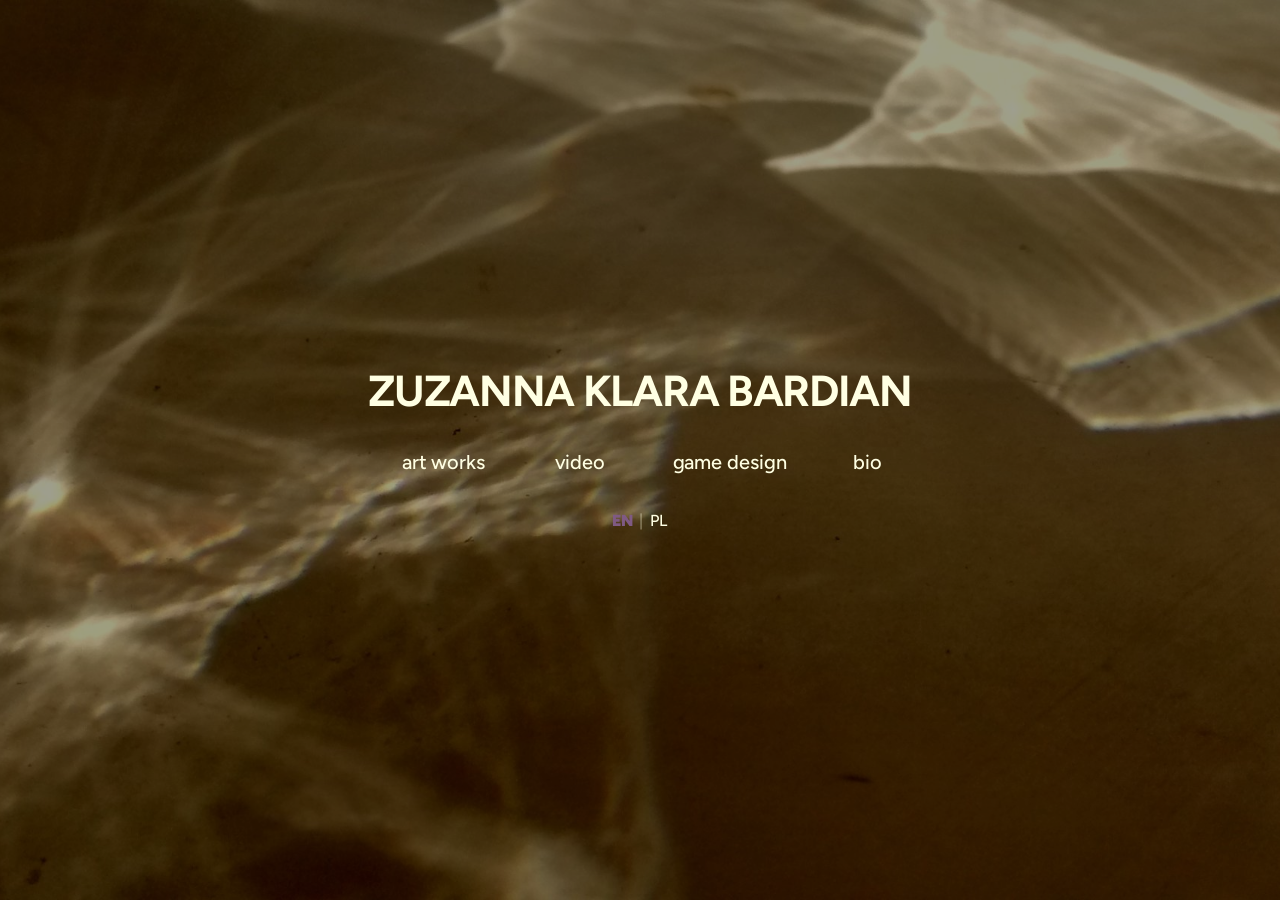
==== commit f2b37bfc: "site redesign (wip)" ====
--- a/index.html
+++ b/index.html
@@ -1,488 +1,20 @@
-<!DOCTYPE HTML>
-<!--
-	Strata by HTML5 UP
-	html5up.net | @ajlkn
-	Free for personal and commercial use under the CCA 3.0 license (html5up.net/license)
--->
-<html>
-	<head>
-		<title>Zuzanna Klara Bardian - portfolio</title>
-		<meta charset="utf-8" />
-		<meta name="viewport" content="width=device-width, initial-scale=1, user-scalable=no" />
-		<link rel="stylesheet" href="assets/css/main.css" />
-	</head>
-	<body class="is-preload">
-
-		<!-- Header -->
-			<header id="header">
-				<div class="inner">
-					<a href="#" class="image avatar"><img src="images/fulls/image avatar2.jpg" alt="" /></a>
-					<h1><strong>Zuzanna Klara Bardian</strong><br />
-					graphic&nbsp;design&nbsp;portfolio<br /></h1>
-				</div>
-			</header>
-
-		<!-- Main -->
-			<div id="main">
-
-				<!-- One -->
-					<section id="one">
-						<header class="major">
-							<h2>I'm a visual artist.</h2>
-						</header>
-						<p>Telling stories is my way of communicating with the world.</br> 
-							 
-							I have a degree in Industrial Design and I'm currently pursuing Master's in Media Art. </br> 
-							I'm a designer by education and a film director by passion, so <strong>visual storytelling</strong> and <strong>problem-solving</strong> are my main domains. 
-							Welcome to my graphic design portfolio.</p>
-					</section>
-
-				<!-- Two . One -->
-					<section id="two">
-						<h2>Game Art</h2>
-						<p>I've created one game project and I have many concepts for the next ones.</p>
-						<div class="row">
-							<article class="col-6 col-12-xsmall work-item">
-								<a href="images/common/jul game.jpg" class="image fit thumb"><img src="images/common/jul game_small.jpg" alt="" /></a>
-								<h3>'Jul The Cool Adventure'<br /></h3>
-								<p>A classic 'Point and Click' game. I was responsible for&nbsp;UX, UI, level art and character art. Check it <a href="https://rondaar.itch.io/jul-adventure?password=JulUro">here</a>.</p> 
-							</article>
-							<article class="col-6 col-12-xsmall work-item">
-								<a href="images/common/concept game.jpg" class="image fit thumb"><img src="images/common/concept game_small.jpg" alt="" /></a>
-								<h3>'Point And Click' game art concept</h3>
-							</article>
-							<article class="col-6 col-12-xsmall work-item">
-								<a href="images/common/drawing monsters.jpg" class="image fit thumb"><img src="images/common/drawing monsters_small.jpg" alt="" /></a>
-								<h3>Game Character Concepts</h3>
-							</article>
-							<article class="col-6 col-12-xsmall work-item">
-								<a href="images/common/drawingmonster3.jpg" class="image fit thumb"><img src="images/common/drawingmonster3_small.jpg" alt="" /></a>
-								<h3>Game Character Concept</h3>
-							</article>
-							<article class="col-6 col-12-xsmall work-item">
-								<a href="images/common/game asset concept.jpg" class="image fit thumb"><img src="images/common/game asset concept_small.jpg" alt="" /></a>
-								<h3>Collectible 'Mask' Game Asset</h3>
-							</article>
-							<article class="col-6 col-12-xsmall work-item">
-								<a href="images/common/drawingmonster4.jpg" class="image fit thumb"><img src="images/common/drawingmonster4_small.jpg" alt="" /></a>
-								<h3>Game Character Concept</h3>
-							</article>
-						</div>
-						<hr />
-						<h2>Posters</h2>
-						<p>Some of my already-printed posters.</p>
-						<div class="row">
-							<article class="col-6 col-12-xsmall work-item">
-								<a href="images/common/poster.jpg" class="image fit thumb"><img src="images/common/poster_small.jpg" alt="" /></a>
-								<h3>Social poster</h3>
-								<p>The poster of my design project promotes providing a second life for unwanted items.</p>
-							</article>
-							<article class="col-6 col-12-xsmall work-item">
-								<a href="images/common/poster2.jpg" class="image fit thumb"><img src="images/common/poster2_small.jpg" alt="" /></a>
-								<h3>'Dzień dobry' movie poster</h3>
-								<p>I've directed a short film awarded and shown at many international festivals e.g. in the USA, Kuwait, India, Greece and Poland. Now you can see it on <a href="https://youtu.be/epO8QC-mqRA?si=tDSTZUvtLQ-3Ctm8">youtube</a> as&nbsp;well.</p>
-							</article>
-							<article class="col-6 col-12-xsmall work-item">
-								<a href="images/common/poster3.jpg" class="image fit thumb"><img src="images/common/poster3_small.jpg" alt="" /></a>
-								<h3>'u mnie' movie poster</h3>
-								<p>One of my first short films, shown at some Polish festivals, you can watch it <a href="https://youtu.be/AyBMDP0zNLU?si=6BkMaQIuHMH-ViIF">here</a>.</p>
-							</article>
-						</div>
-						<hr />
-						<h2>Commercial project</h2>
-						<div class="row">
-							<article class="col-6 col-12-xsmall work-item">
-								<a href="images/common/nosugar so sweet.jpeg" class="image fit thumb"><img src="images/common/nosugar so sweet.jpeg" alt="" /></a>
-								<h3>'no sugar so sweet' logo</h3>
-								<p>I’ve designed a logo and created graphics for <a href="https://www.instagram.com/nosugarsosweet/">'no&nbsp;sugar&nbsp;so&nbsp;sweet'</a> project.</p>
-							</article>
-						</div>
-						<hr />
-						<h2>Abstract art</h2>
-						<p>My beloved paintings demonstrate how I create color tension</p>
-						<div class="row">
-							<article class="col-6 col-12-xsmall work-item">
-								<a href="images/common/painting3.jpg" class="image fit thumb"><img src="images/common/painting3_small.jpg" alt="" /></a>
-							</article>
-							<article class="col-6 col-12-xsmall work-item">
-								<a href="images/common/painting heart.jpg" class="image fit thumb"><img src="images/common/painting heart_small.jpg" alt="" /></a>
-							</article>
-							<article class="col-6 col-12-xsmall work-item">
-								<a href="images/common/painting yellow.jpeg" class="image fit thumb"><img src="images/common/painting yellow_small.jpg" alt="" /></a>
-							</article>
-							<article class="col-6 col-12-xsmall work-item">
-								<a href="images/common/painting2.jpg" class="image fit thumb"><img src="images/common/painting2_small.jpg" alt="" /></a>
-							</article>
-						</div>
-					</section>
-
-			
-
-				<!-- Three -->
-					<section id="three">
-						<h2>Contact me:</h2>
-						 <!-- <p>Send me a message.</p> --> 
-						<div class="row">
-							<div class="col-4 col-12-small">
-								<ul class="labeled-icons">
-									<li>
-										<h3 class="icon solid fa-envelope"><span class="label">Email</span></h3>
-										<a href="#">z.k.bardian@gmail.com</a>
-									</li>
-									<li>
-										<h3 class="icon brands fa-instagram"><span class="label">Instagram</span></h3>
-										<a href="https://www.instagram.com/klarabardian/">@klarabardian</a>
-									</li>
-									<li> 
-										<h3 class="icon brands fa-linkedin"><span class="label">Linkedin</span></h3>
-										<a href="https://www.linkedin.com/in/zuzannaklarabardian/">Zuzanna Klara Bardian</a>
-									</li>
-								</ul>
-							</div>
-						</div>
-					</section>
-
-				<!-- Four -->
-				<!-- 
-					<section id="four">
-						<h2>Elements</h2>
-
-						<section>
-							<h4>Text</h4>
-							<p>This is <b>bold</b> and this is <strong>strong</strong>. This is <i>italic</i> and this is <em>emphasized</em>.
-							This is <sup>superscript</sup> text and this is <sub>subscript</sub> text.
-							This is <u>underlined</u> and this is code: <code>for (;;) { ... }</code>. Finally, <a href="#">this is a link</a>.</p>
-							<hr />
-							<header>
-								<h4>Heading with a Subtitle</h4>
-								<p>Lorem ipsum dolor sit amet nullam id egestas urna aliquam</p>
-							</header>
-							<p>Nunc lacinia ante nunc ac lobortis. Interdum adipiscing gravida odio porttitor sem non mi integer non faucibus ornare mi ut ante amet placerat aliquet. Volutpat eu sed ante lacinia sapien lorem accumsan varius montes viverra nibh in adipiscing blandit tempus accumsan.</p>
-							<header>
-								<h5>Heading with a Subtitle</h5>
-								<p>Lorem ipsum dolor sit amet nullam id egestas urna aliquam</p>
-							</header>
-							<p>Nunc lacinia ante nunc ac lobortis. Interdum adipiscing gravida odio porttitor sem non mi integer non faucibus ornare mi ut ante amet placerat aliquet. Volutpat eu sed ante lacinia sapien lorem accumsan varius montes viverra nibh in adipiscing blandit tempus accumsan.</p>
-							<hr />
-							<h2>Heading Level 2</h2>
-							<h3>Heading Level 3</h3>
-							<h4>Heading Level 4</h4>
-							<h5>Heading Level 5</h5>
-							<h6>Heading Level 6</h6>
-							<hr />
-							<h5>Blockquote</h5>
-							<blockquote>Fringilla nisl. Donec accumsan interdum nisi, quis tincidunt felis sagittis eget tempus euismod. Vestibulum ante ipsum primis in faucibus vestibulum. Blandit adipiscing eu felis iaculis volutpat ac adipiscing accumsan faucibus. Vestibulum ante ipsum primis in faucibus lorem ipsum dolor sit amet nullam adipiscing eu felis.</blockquote>
-							<h5>Preformatted</h5>
-							<pre><code>i = 0;
-
-while (!deck.isInOrder()) {
-print 'Iteration ' + i;
-deck.shuffle();
-i++;
-}
-
-print 'It took ' + i + ' iterations to sort the deck.';</code></pre>
-						</section>
-
-						<section>
-							<h4>Lists</h4>
-							<div class="row">
-								<div class="col-6 col-12-xsmall">
-									<h5>Unordered</h5>
-									<ul>
-										<li>Dolor pulvinar etiam magna etiam.</li>
-										<li>Sagittis adipiscing lorem eleifend.</li>
-										<li>Felis enim feugiat dolore viverra.</li>
-									</ul>
-									<h5>Alternate</h5>
-									<ul class="alt">
-										<li>Dolor pulvinar etiam magna etiam.</li>
-										<li>Sagittis adipiscing lorem eleifend.</li>
-										<li>Felis enim feugiat dolore viverra.</li>
-									</ul>
-								</div>
-								<div class="col-6 col-12-xsmall">
-									<h5>Ordered</h5>
-									<ol>
-										<li>Dolor pulvinar etiam magna etiam.</li>
-										<li>Etiam vel felis at lorem sed viverra.</li>
-										<li>Felis enim feugiat dolore viverra.</li>
-										<li>Dolor pulvinar etiam magna etiam.</li>
-										<li>Etiam vel felis at lorem sed viverra.</li>
-										<li>Felis enim feugiat dolore viverra.</li>
-									</ol>
-									<h5>Icons</h5>
-									<ul class="icons">
-										<li><a href="#" class="icon brands fa-twitter"><span class="label">Twitter</span></a></li>
-										<li><a href="#" class="icon brands fa-facebook-f"><span class="label">Facebook</span></a></li>
-										<li><a href="#" class="icon brands fa-instagram"><span class="label">Instagram</span></a></li>
-										<li><a href="#" class="icon brands fa-github"><span class="label">Github</span></a></li>
-										<li><a href="#" class="icon brands fa-dribbble"><span class="label">Dribbble</span></a></li>
-										<li><a href="#" class="icon brands fa-tumblr"><span class="label">Tumblr</span></a></li>
-										
-									</ul>
-								</div>
-							</div>
-							<h5>Actions</h5>
-							<ul class="actions">
-								<li><a href="#" class="button primary">Default</a></li>
-								<li><a href="#" class="button">Default</a></li>
-							</ul>
-							<ul class="actions small">
-								<li><a href="#" class="button primary small">Small</a></li>
-								<li><a href="#" class="button small">Small</a></li>
-							</ul>
-							<div class="row">
-								<div class="col-6 col-12-small">
-									<ul class="actions stacked">
-										<li><a href="#" class="button primary">Default</a></li>
-										<li><a href="#" class="button">Default</a></li>
-									</ul>
-								</div>
-								<div class="col-6 col-12-small">
-									<ul class="actions stacked">
-										<li><a href="#" class="button primary small">Small</a></li>
-										<li><a href="#" class="button small">Small</a></li>
-									</ul>
-								</div>
-								<div class="col-6 col-12-small">
-									<ul class="actions stacked">
-										<li><a href="#" class="button primary fit">Default</a></li>
-										<li><a href="#" class="button fit">Default</a></li>
-									</ul>
-								</div>
-								<div class="col-6 col-12-small">
-									<ul class="actions stacked">
-										<li><a href="#" class="button primary small fit">Small</a></li>
-										<li><a href="#" class="button small fit">Small</a></li>
-									</ul>
-								</div>
-							</div>
-						</section>
-
-						<section>
-							<h4>Table</h4>
-							<h5>Default</h5>
-							<div class="table-wrapper">
-								<table>
-									<thead>
-										<tr>
-											<th>Name</th>
-											<th>Description</th>
-											<th>Price</th>
-										</tr>
-									</thead>
-									<tbody>
-										<tr>
-											<td>Item One</td>
-											<td>Ante turpis integer aliquet porttitor.</td>
-											<td>29.99</td>
-										</tr>
-										<tr>
-											<td>Item Two</td>
-											<td>Vis ac commodo adipiscing arcu aliquet.</td>
-											<td>19.99</td>
-										</tr>
-										<tr>
-											<td>Item Three</td>
-											<td> Morbi faucibus arcu accumsan lorem.</td>
-											<td>29.99</td>
-										</tr>
-										<tr>
-											<td>Item Four</td>
-											<td>Vitae integer tempus condimentum.</td>
-											<td>19.99</td>
-										</tr>
-										<tr>
-											<td>Item Five</td>
-											<td>Ante turpis integer aliquet porttitor.</td>
-											<td>29.99</td>
-										</tr>
-									</tbody>
-									<tfoot>
-										<tr>
-											<td colspan="2"></td>
-											<td>100.00</td>
-										</tr>
-									</tfoot>
-								</table>
-							</div>
-
-							<h5>Alternate</h5>
-							<div class="table-wrapper">
-								<table class="alt">
-									<thead>
-										<tr>
-											<th>Name</th>
-											<th>Description</th>
-											<th>Price</th>
-										</tr>
-									</thead>
-									<tbody>
-										<tr>
-											<td>Item One</td>
-											<td>Ante turpis integer aliquet porttitor.</td>
-											<td>29.99</td>
-										</tr>
-										<tr>
-											<td>Item Two</td>
-											<td>Vis ac commodo adipiscing arcu aliquet.</td>
-											<td>19.99</td>
-										</tr>
-										<tr>
-											<td>Item Three</td>
-											<td> Morbi faucibus arcu accumsan lorem.</td>
-											<td>29.99</td>
-										</tr>
-										<tr>
-											<td>Item Four</td>
-											<td>Vitae integer tempus condimentum.</td>
-											<td>19.99</td>
-										</tr>
-										<tr>
-											<td>Item Five</td>
-											<td>Ante turpis integer aliquet porttitor.</td>
-											<td>29.99</td>
-										</tr>
-									</tbody>
-									<tfoot>
-										<tr>
-											<td colspan="2"></td>
-											<td>100.00</td>
-										</tr>
-									</tfoot>
-								</table>
-							</div>
-						</section>
-
-						<section>
-							<h4>Buttons</h4>
-							<ul class="actions">
-								<li><a href="#" class="button primary">Primary</a></li>
-								<li><a href="#" class="button">Default</a></li>
-							</ul>
-							<ul class="actions">
-								<li><a href="#" class="button large">Large</a></li>
-								<li><a href="#" class="button">Default</a></li>
-								<li><a href="#" class="button small">Small</a></li>
-							</ul>
-							<ul class="actions fit">
-								<li><a href="#" class="button primary fit">Fit</a></li>
-								<li><a href="#" class="button fit">Fit</a></li>
-							</ul>
-							<ul class="actions fit small">
-								<li><a href="#" class="button primary fit small">Fit + Small</a></li>
-								<li><a href="#" class="button fit small">Fit + Small</a></li>
-							</ul>
-							<ul class="actions">
-								<li><a href="#" class="button primary icon solid fa-download">Icon</a></li>
-								<li><a href="#" class="button icon solid fa-download">Icon</a></li>
-							</ul>
-							<ul class="actions">
-								<li><span class="button primary disabled">Primary</span></li>
-								<li><span class="button disabled">Default</span></li>
-							</ul>
-						</section>
-
-						<section>
-							<h4>Form</h4>
-							<form method="post" action="#">
-								<div class="row gtr-uniform gtr-50">
-									<div class="col-6 col-12-xsmall">
-										<input type="text" name="demo-name" id="demo-name" value="" placeholder="Name" />
-									</div>
-									<div class="col-6 col-12-xsmall">
-										<input type="email" name="demo-email" id="demo-email" value="" placeholder="Email" />
-									</div>
-									<div class="col-12">
-										<select name="demo-category" id="demo-category">
-											<option value="">- Category -</option>
-											<option value="1">Manufacturing</option>
-											<option value="1">Shipping</option>
-											<option value="1">Administration</option>
-											<option value="1">Human Resources</option>
-										</select>
-									</div>
-									<div class="col-4 col-12-small">
-										<input type="radio" id="demo-priority-low" name="demo-priority" checked>
-										<label for="demo-priority-low">Low Priority</label>
-									</div>
-									<div class="col-4 col-12-small">
-										<input type="radio" id="demo-priority-normal" name="demo-priority">
-										<label for="demo-priority-normal">Normal Priority</label>
-									</div>
-									<div class="col-4 col-12-small">
-										<input type="radio" id="demo-priority-high" name="demo-priority">
-										<label for="demo-priority-high">High Priority</label>
-									</div>
-									<div class="col-6 col-12-small">
-										<input type="checkbox" id="demo-copy" name="demo-copy">
-										<label for="demo-copy">Email me a copy of this message</label>
-									</div>
-									<div class="col-6 col-12-small">
-										<input type="checkbox" id="demo-human" name="demo-human" checked>
-										<label for="demo-human">I am a human and not a robot</label>
-									</div>
-									<div class="col-12">
-										<textarea name="demo-message" id="demo-message" placeholder="Enter your message" rows="6"></textarea>
-									</div>
-									<div class="col-12">
-										<ul class="actions">
-											<li><input type="submit" value="Send Message" class="primary" /></li>
-											<li><input type="reset" value="Reset" /></li>
-										</ul>
-									</div>
-								</div>
-							</form>
-						</section>
-
-						<section>
-							<h4>Image</h4>
-							<h5>Fit</h5>
-							<div class="box alt">
-								<div class="row gtr-50 gtr-uniform">
-									<div class="col-12"><span class="image fit"><img src="images/fulls/05.jpg" alt="" /></span></div>
-									<div class="col-4"><span class="image fit"><img src="images/thumbs/01.jpg" alt="" /></span></div>
-									<div class="col-4"><span class="image fit"><img src="images/thumbs/02.jpg" alt="" /></span></div>
-									<div class="col-4"><span class="image fit"><img src="images/thumbs/03.jpg" alt="" /></span></div>
-									<div class="col-4"><span class="image fit"><img src="images/thumbs/04.jpg" alt="" /></span></div>
-									<div class="col-4"><span class="image fit"><img src="images/thumbs/05.jpg" alt="" /></span></div>
-									<div class="col-4"><span class="image fit"><img src="images/thumbs/06.jpg" alt="" /></span></div>
-									<div class="col-4"><span class="image fit"><img src="images/thumbs/03.jpg" alt="" /></span></div>
-									<div class="col-4"><span class="image fit"><img src="images/thumbs/02.jpg" alt="" /></span></div>
-									<div class="col-4"><span class="image fit"><img src="images/thumbs/01.jpg" alt="" /></span></div>
-								</div>
-							</div>
-							<h5>Left &amp; Right</h5>
-							<p><span class="image left"><img src="images/avatar.jpg" alt="" /></span>Fringilla nisl. Donec accumsan interdum nisi, quis tincidunt felis sagittis eget. tempus euismod. Vestibulum ante ipsum primis in faucibus vestibulum. Blandit adipiscing eu felis iaculis volutpat ac adipiscing accumsan eu faucibus. Integer ac pellentesque praesent tincidunt felis sagittis eget. tempus euismod. Vestibulum ante ipsum primis in faucibus vestibulum. Blandit adipiscing eu felis iaculis volutpat ac adipiscing accumsan eu faucibus. Integer ac pellentesque praesent. Donec accumsan interdum nisi, quis tincidunt felis sagittis eget. tempus euismod. Vestibulum ante ipsum primis in faucibus vestibulum. Blandit adipiscing eu felis iaculis volutpat ac adipiscing accumsan eu faucibus. Integer ac pellentesque praesent tincidunt felis sagittis eget. tempus euismod. Vestibulum ante ipsum primis in faucibus vestibulum. Blandit adipiscing eu felis iaculis volutpat ac adipiscing accumsan eu faucibus. Integer ac pellentesque praesent.</p>
-							<p><span class="image right"><img src="images/avatar.jpg" alt="" /></span>Fringilla nisl. Donec accumsan interdum nisi, quis tincidunt felis sagittis eget. tempus euismod. Vestibulum ante ipsum primis in faucibus vestibulum. Blandit adipiscing eu felis iaculis volutpat ac adipiscing accumsan eu faucibus. Integer ac pellentesque praesent tincidunt felis sagittis eget. tempus euismod. Vestibulum ante ipsum primis in faucibus vestibulum. Blandit adipiscing eu felis iaculis volutpat ac adipiscing accumsan eu faucibus. Integer ac pellentesque praesent. Donec accumsan interdum nisi, quis tincidunt felis sagittis eget. tempus euismod. Vestibulum ante ipsum primis in faucibus vestibulum. Blandit adipiscing eu felis iaculis volutpat ac adipiscing accumsan eu faucibus. Integer ac pellentesque praesent tincidunt felis sagittis eget. tempus euismod. Vestibulum ante ipsum primis in faucibus vestibulum. Blandit adipiscing eu felis iaculis volutpat ac adipiscing accumsan eu faucibus. Integer ac pellentesque praesent.</p>
-						</section>
-
-					</section>
-				-->
-
-			</div>
-
-		<!-- Footer -->
-			<footer id="footer">
-				<div class="inner">
-					<ul class="icons">
-						<li><a href="https://www.instagram.com/klarabardian/" class="icon brands fa-instagram"><span class="label">Instagram</span></a></li>
-						<li><a href="https://www.linkedin.com/in/zuzannaklarabardian/" class="icon brands fa-linkedin"><span class="label">Linkedin</span></a></li>
-					</ul>
-					<ul class="copyright">
-						<li>&copy; Zuzanna Klara Bardian</li><li>Design: <a href="http://html5up.net">HTML5 UP</a></li>
-					</ul>
-				</div>
-			</footer>
-
-		<!-- Scripts -->
-			<script src="assets/js/jquery.min.js"></script>
-			<script src="assets/js/jquery.poptrox.min.js"></script>
-			<script src="assets/js/browser.min.js"></script>
-			<script src="assets/js/breakpoints.min.js"></script>
-			<script src="assets/js/util.js"></script>
-			<script src="assets/js/main.js"></script>
-
-	</body>
-</html>+<!-- @dsCard group="Portfolio" viewport="1280x800" name="Home (statyczna)" subtitle="Strona startowa: zdjęcie w tle + kremowe menu, bez efektów" -->
+<!DOCTYPE html>
+<html lang="en">
+<head>
+  <meta charset="UTF-8">
+  <meta name="viewport" content="width=device-width, initial-scale=1.0">
+  <title>Zuzanna Klara Bardian</title>
+  <link rel="stylesheet" href="styles.css">
+</head>
+<!-- klasa "home" włącza układ strony startowej (zdjęcie w tle + menu) -->
+<body class="home">
+  <!-- Wyśrodkowane menu (budowane przez home.js) -->
+  <nav id="home-nav"></nav>
+
+  <!-- Skrypty: dane, wspólna logika, na końcu strona startowa -->
+  <script src="data.js"></script>
+  <script src="site.js"></script>
+  <script src="home.js"></script>
+</body>
+</html>
--- a/styles.css
+++ b/styles.css
@@ -0,0 +1,14 @@
+/* ============================================================
+   styles.css  ·  GŁÓWNY PLIK STYLÓW (punkt wejścia)
+   ------------------------------------------------------------
+   Ten plik tylko "wczytuje" pozostałe pliki ze stylami.
+   Każda strona HTML linkuje TYLKO ten jeden plik:
+       <link rel="stylesheet" href="styles.css">
+   Kolejność ma znaczenie — najpierw fonty i zmienne, potem reszta.
+   ============================================================ */
+
+@import "tokens/fonts.css";        /* deklaracja fontu Figtree */
+@import "tokens/colors.css";       /* paleta kolorów */
+@import "tokens/typography.css";   /* style tekstu */
+@import "tokens/spacing.css";      /* siatka 12 kolumn i odstępy */
+@import "site.css";                /* style komponentów strony (nawigacja, kafelki, stopka...) */
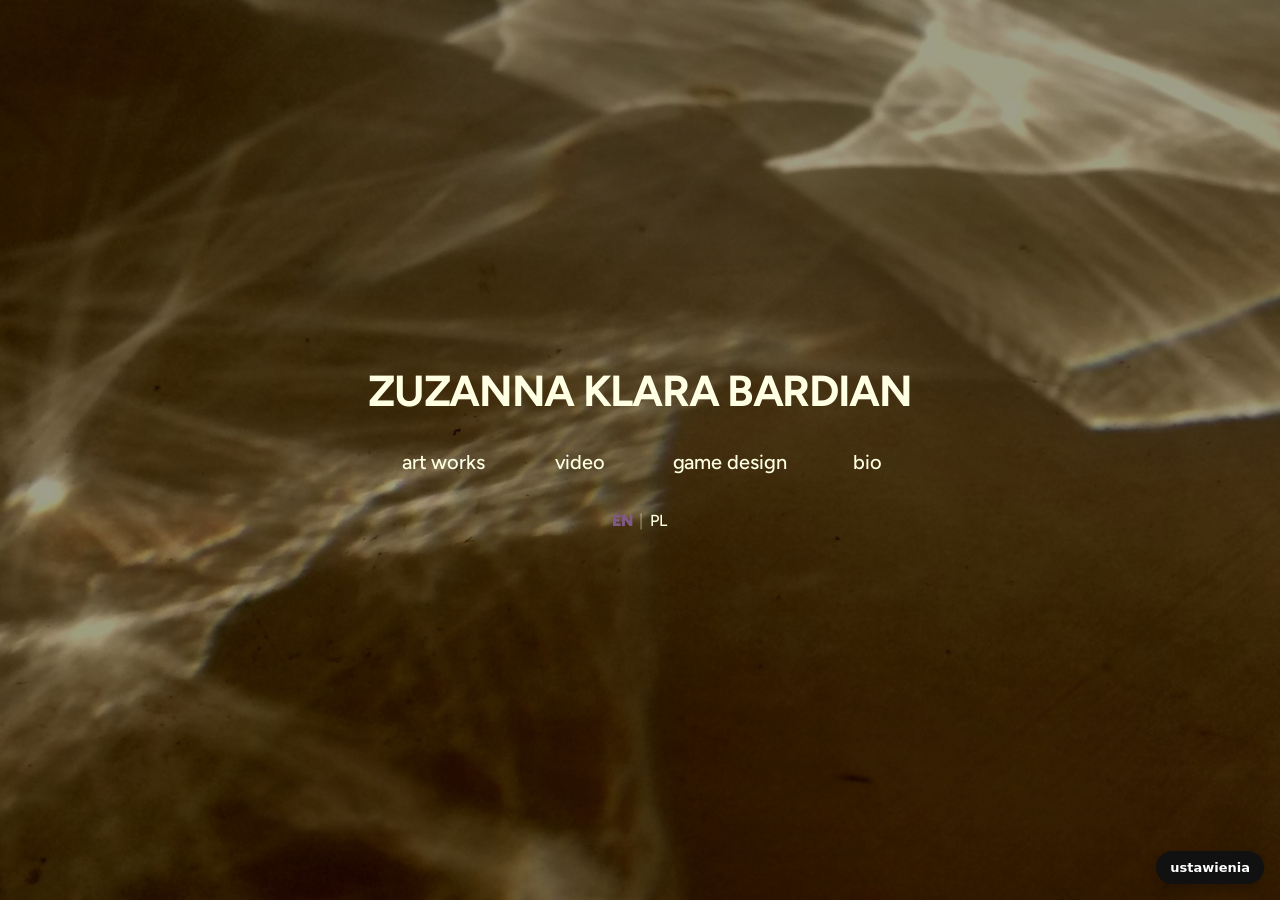
==== commit 1ca6d9e0: "update" ====
--- a/index.html
+++ b/index.html
@@ -1,4 +1,3 @@
-<!-- @dsCard group="Portfolio" viewport="1280x800" name="Home (statyczna)" subtitle="Strona startowa: zdjęcie w tle + kremowe menu, bez efektów" -->
 <!DOCTYPE html>
 <html lang="en">
 <head>
@@ -15,6 +14,7 @@
   <!-- Skrypty: dane, wspólna logika, na końcu strona startowa -->
   <script src="data.js"></script>
   <script src="site.js"></script>
+  <script src="tweaks.js"></script>
   <script src="home.js"></script>
 </body>
 </html>
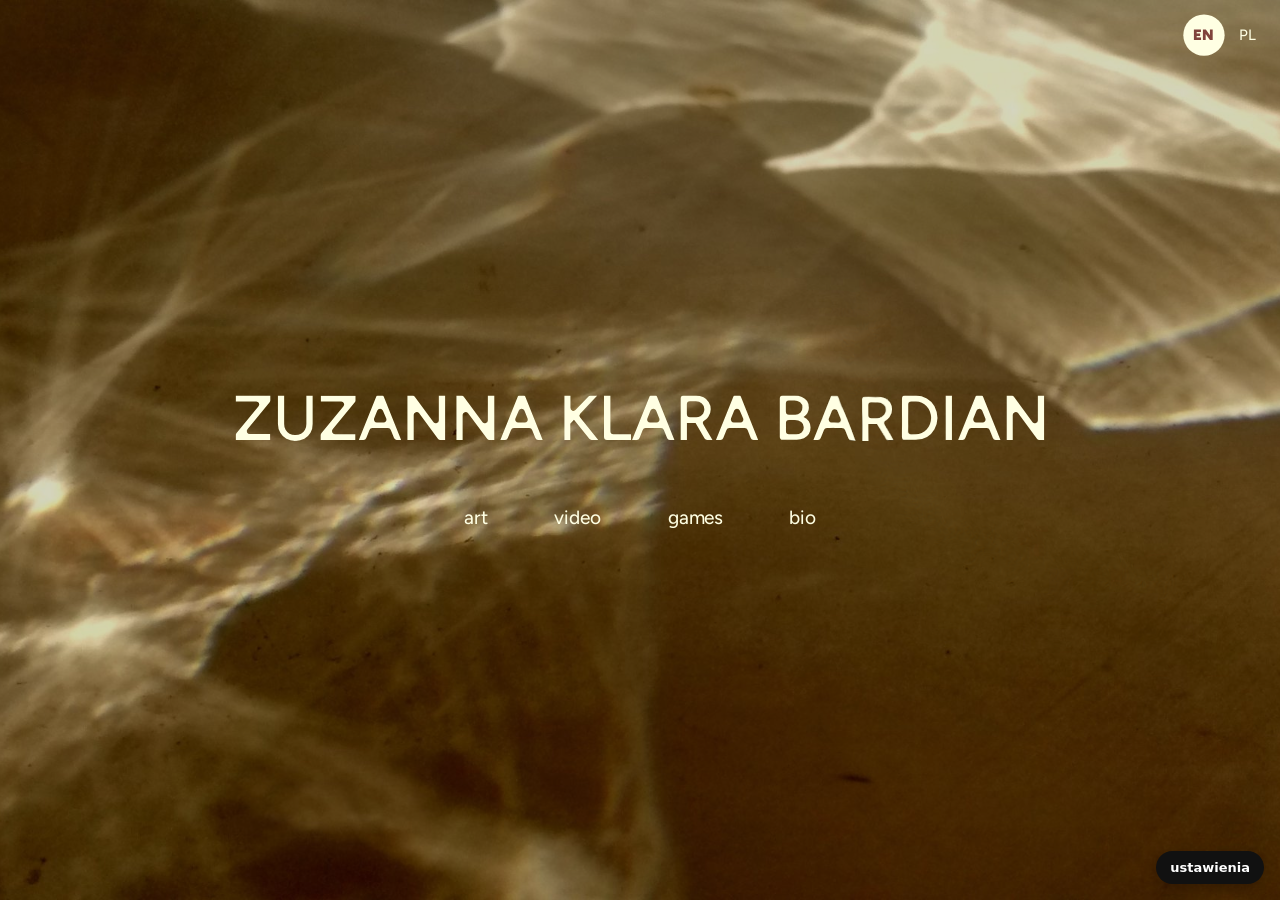
==== commit 934bcae1: "site redesign" ====
--- a/index.html
+++ b/index.html
@@ -3,6 +3,7 @@
 <head>
   <meta charset="UTF-8">
   <meta name="viewport" content="width=device-width, initial-scale=1.0">
+  <meta name="robots" content="noai, noimageai">
   <title>Zuzanna Klara Bardian</title>
   <link rel="stylesheet" href="styles.css">
 </head>
@@ -16,5 +17,6 @@
   <script src="site.js"></script>
   <script src="tweaks.js"></script>
   <script src="home.js"></script>
+  <script src="fluid.js"></script>
 </body>
 </html>
--- a/styles.css
+++ b/styles.css
@@ -11,4 +11,5 @@
 @import "tokens/colors.css";       /* paleta kolorów */
 @import "tokens/typography.css";   /* style tekstu */
 @import "tokens/spacing.css";      /* siatka 12 kolumn i odstępy */
+@import "tokens/fluid.css";        /* efekt płynu na stronie startowej */
 @import "site.css";                /* style komponentów strony (nawigacja, kafelki, stopka...) */
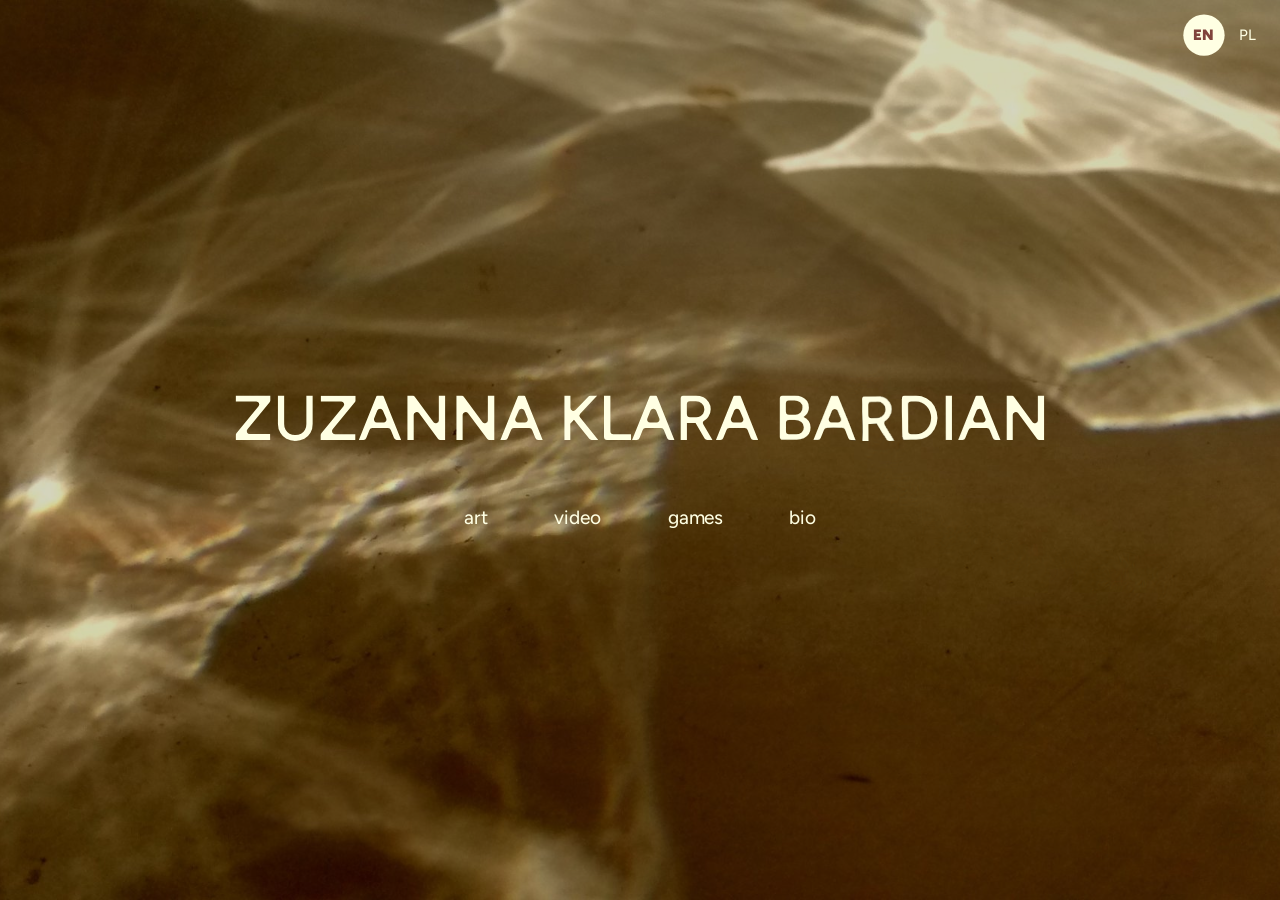
==== commit b2a46fc2: "update" ====
--- a/index.html
+++ b/index.html
@@ -15,7 +15,6 @@
   <!-- Skrypty: dane, wspólna logika, na końcu strona startowa -->
   <script src="data.js"></script>
   <script src="site.js"></script>
-  <script src="tweaks.js"></script>
   <script src="home.js"></script>
   <script src="fluid.js"></script>
 </body>
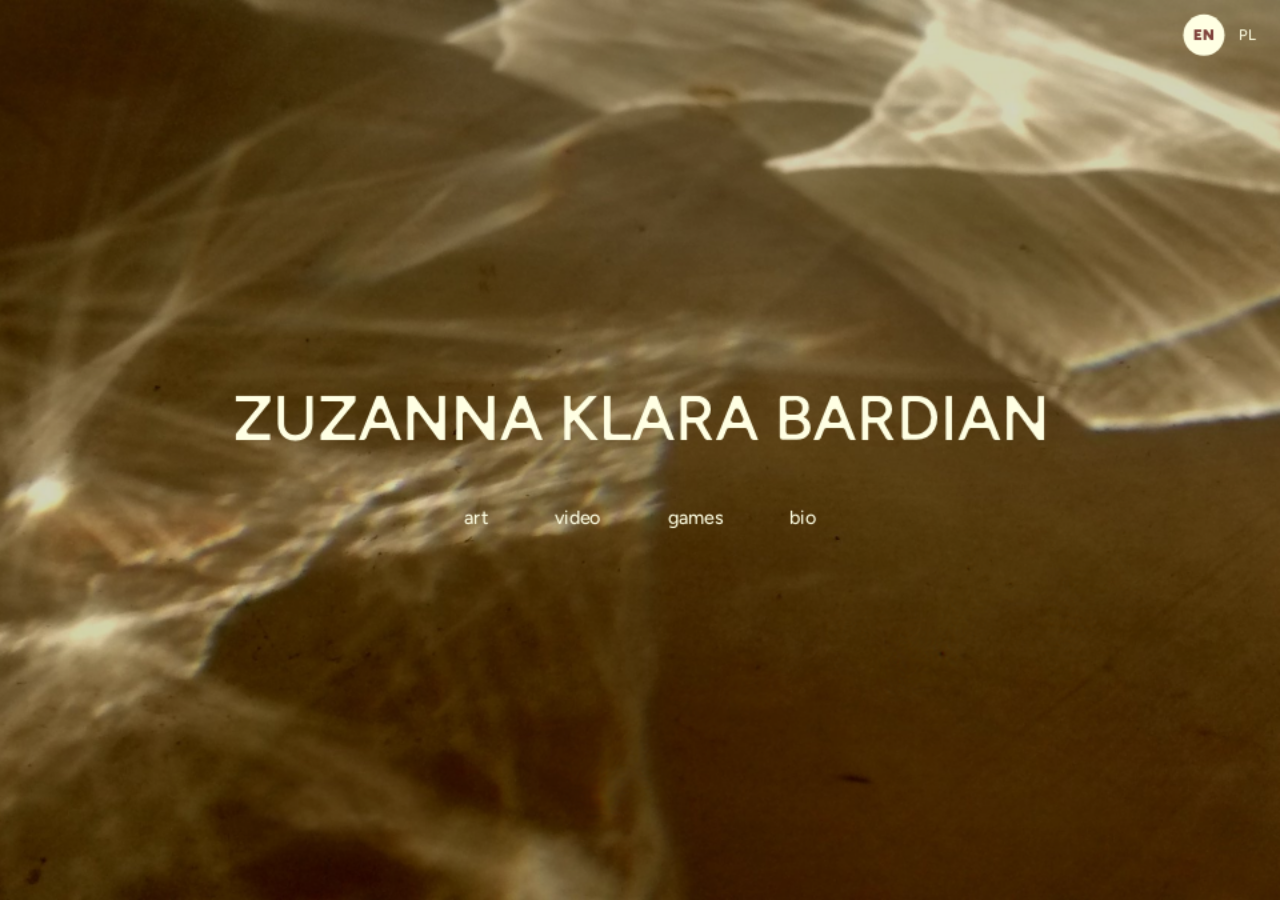
==== commit 80a8bda5: "update" ====
--- a/index.html
+++ b/index.html
@@ -5,7 +5,7 @@
   <meta name="viewport" content="width=device-width, initial-scale=1.0">
   <meta name="robots" content="noai, noimageai">
   <title>Zuzanna Klara Bardian</title>
-  <link rel="stylesheet" href="styles.css">
+  <link rel="stylesheet" href="styles.css?v=20261101">
 </head>
 <!-- klasa "home" włącza układ strony startowej (zdjęcie w tle + menu) -->
 <body class="home">
@@ -13,9 +13,9 @@
   <nav id="home-nav"></nav>
 
   <!-- Skrypty: dane, wspólna logika, na końcu strona startowa -->
-  <script src="data.js"></script>
-  <script src="site.js"></script>
-  <script src="home.js"></script>
-  <script src="fluid.js"></script>
+  <script src="data.js?v=20261101"></script>
+  <script src="site.js?v=20261101"></script>
+  <script src="home.js?v=20261101"></script>
+  <script src="fluid.js?v=20261101"></script>
 </body>
 </html>
--- a/styles.css
+++ b/styles.css
@@ -7,9 +7,9 @@
    Kolejność ma znaczenie — najpierw fonty i zmienne, potem reszta.
    ============================================================ */
 
-@import "tokens/fonts.css";        /* deklaracja fontu Figtree */
-@import "tokens/colors.css";       /* paleta kolorów */
-@import "tokens/typography.css";   /* style tekstu */
-@import "tokens/spacing.css";      /* siatka 12 kolumn i odstępy */
-@import "tokens/fluid.css";        /* efekt płynu na stronie startowej */
-@import "site.css";                /* style komponentów strony (nawigacja, kafelki, stopka...) */
+@import "tokens/fonts.css?v=20261101";        /* deklaracja fontu Figtree */
+@import "tokens/colors.css?v=20261101";       /* paleta kolorów */
+@import "tokens/typography.css?v=20261101";   /* style tekstu */
+@import "tokens/spacing.css?v=20261101";      /* siatka 12 kolumn i odstępy */
+@import "tokens/fluid.css?v=20261101";        /* efekt płynu na stronie startowej */
+@import "site.css?v=20261101";                /* style komponentów strony (nawigacja, kafelki, stopka...) */
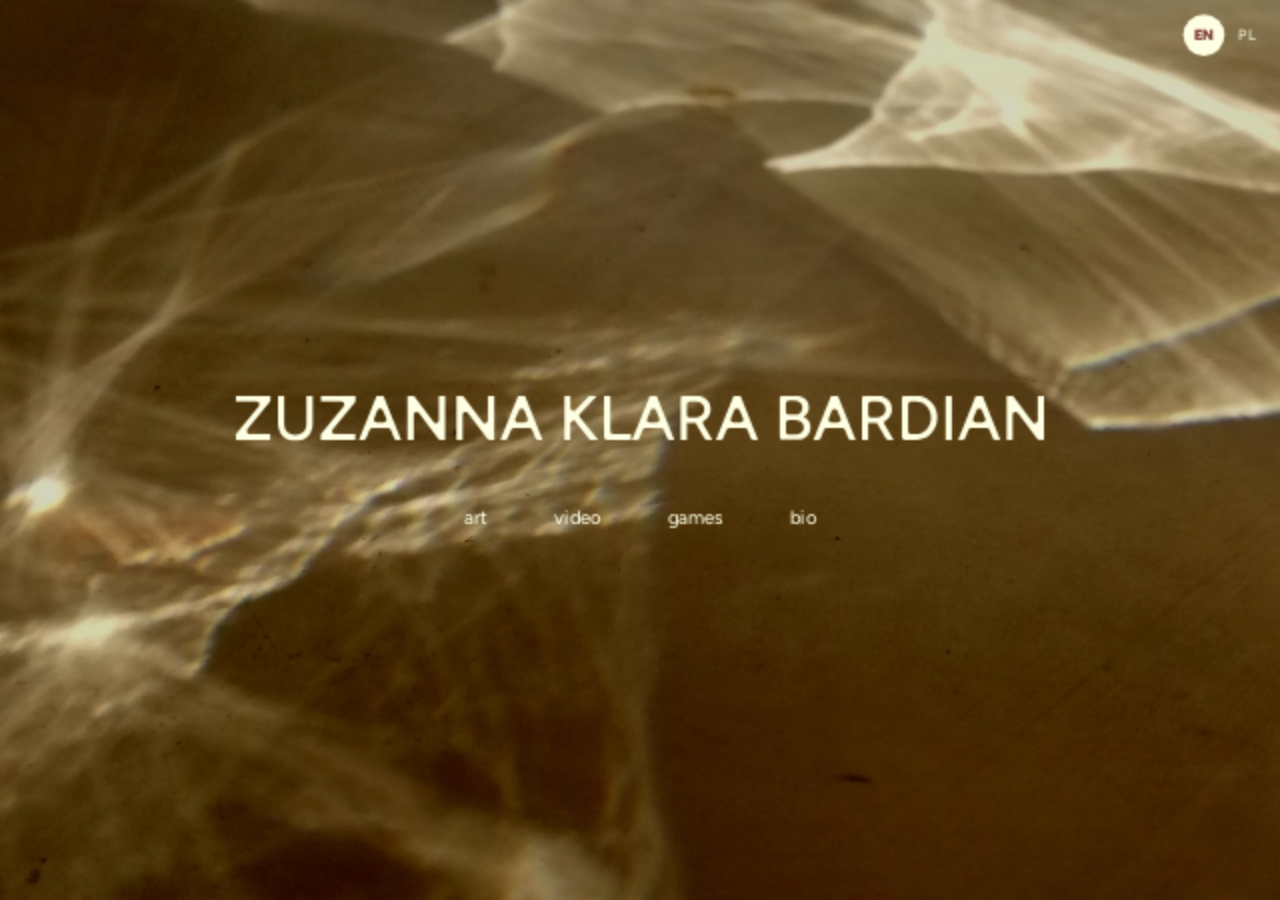
==== commit 7995d04f: "update" ====
--- a/index.html
+++ b/index.html
@@ -5,7 +5,7 @@
   <meta name="viewport" content="width=device-width, initial-scale=1.0">
   <meta name="robots" content="noai, noimageai">
   <title>Zuzanna Klara Bardian</title>
-  <link rel="stylesheet" href="styles.css?v=20261101">
+  <link rel="stylesheet" href="styles.css?v=20261102">
 </head>
 <!-- klasa "home" włącza układ strony startowej (zdjęcie w tle + menu) -->
 <body class="home">
@@ -13,9 +13,9 @@
   <nav id="home-nav"></nav>
 
   <!-- Skrypty: dane, wspólna logika, na końcu strona startowa -->
-  <script src="data.js?v=20261101"></script>
-  <script src="site.js?v=20261101"></script>
-  <script src="home.js?v=20261101"></script>
-  <script src="fluid.js?v=20261101"></script>
+  <script src="data.js?v=20261102"></script>
+  <script src="site.js?v=20261102"></script>
+  <script src="home.js?v=20261102"></script>
+  <script src="fluid.js?v=20261102"></script>
 </body>
 </html>
--- a/styles.css
+++ b/styles.css
@@ -7,9 +7,9 @@
    Kolejność ma znaczenie — najpierw fonty i zmienne, potem reszta.
    ============================================================ */
 
-@import "tokens/fonts.css?v=20261101";        /* deklaracja fontu Figtree */
-@import "tokens/colors.css?v=20261101";       /* paleta kolorów */
-@import "tokens/typography.css?v=20261101";   /* style tekstu */
-@import "tokens/spacing.css?v=20261101";      /* siatka 12 kolumn i odstępy */
-@import "tokens/fluid.css?v=20261101";        /* efekt płynu na stronie startowej */
-@import "site.css?v=20261101";                /* style komponentów strony (nawigacja, kafelki, stopka...) */
+@import "tokens/fonts.css?v=20261102";        /* deklaracja fontu Figtree */
+@import "tokens/colors.css?v=20261102";       /* paleta kolorów */
+@import "tokens/typography.css?v=20261102";   /* style tekstu */
+@import "tokens/spacing.css?v=20261102";      /* siatka 12 kolumn i odstępy */
+@import "tokens/fluid.css?v=20261102";        /* efekt płynu na stronie startowej */
+@import "site.css?v=20261102";                /* style komponentów strony (nawigacja, kafelki, stopka...) */
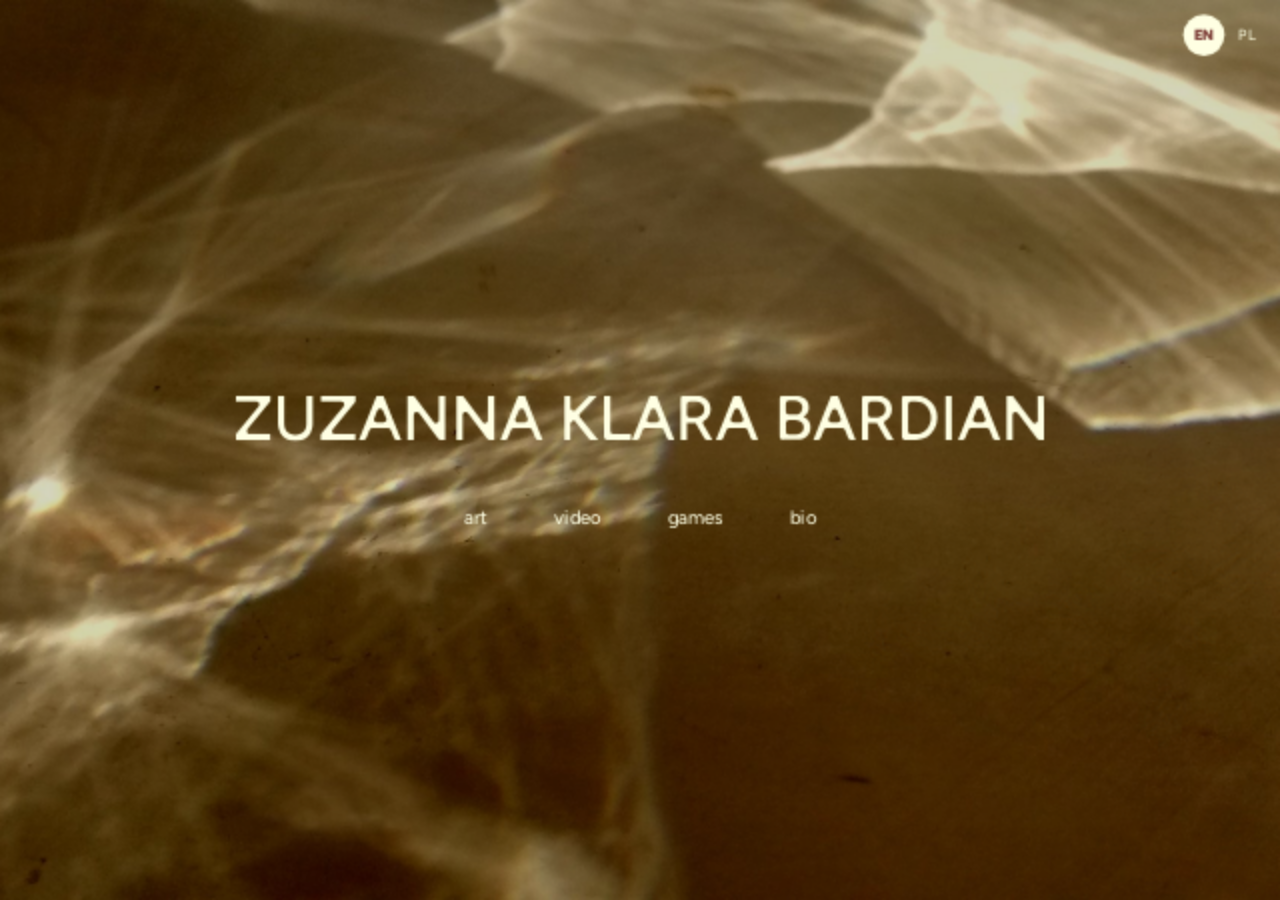
==== commit 8892abf6: "Update" ====
--- a/index.html
+++ b/index.html
@@ -5,7 +5,7 @@
   <meta name="viewport" content="width=device-width, initial-scale=1.0">
   <meta name="robots" content="noai, noimageai">
   <title>Zuzanna Klara Bardian</title>
-  <link rel="stylesheet" href="styles.css?v=20261102">
+  <link rel="stylesheet" href="styles.css?v=20261104">
 </head>
 <!-- klasa "home" włącza układ strony startowej (zdjęcie w tle + menu) -->
 <body class="home">
@@ -13,9 +13,9 @@
   <nav id="home-nav"></nav>
 
   <!-- Skrypty: dane, wspólna logika, na końcu strona startowa -->
-  <script src="data.js?v=20261102"></script>
-  <script src="site.js?v=20261102"></script>
-  <script src="home.js?v=20261102"></script>
-  <script src="fluid.js?v=20261102"></script>
+  <script src="data.js?v=20261104"></script>
+  <script src="site.js?v=20261104"></script>
+  <script src="home.js?v=20261104"></script>
+  <script src="fluid.js?v=20261104"></script>
 </body>
 </html>
--- a/styles.css
+++ b/styles.css
@@ -7,9 +7,9 @@
    Kolejność ma znaczenie — najpierw fonty i zmienne, potem reszta.
    ============================================================ */
 
-@import "tokens/fonts.css?v=20261102";        /* deklaracja fontu Figtree */
-@import "tokens/colors.css?v=20261102";       /* paleta kolorów */
-@import "tokens/typography.css?v=20261102";   /* style tekstu */
-@import "tokens/spacing.css?v=20261102";      /* siatka 12 kolumn i odstępy */
-@import "tokens/fluid.css?v=20261102";        /* efekt płynu na stronie startowej */
-@import "site.css?v=20261102";                /* style komponentów strony (nawigacja, kafelki, stopka...) */
+@import "tokens/fonts.css?v=20261104";        /* deklaracja fontu Figtree */
+@import "tokens/colors.css?v=20261104";       /* paleta kolorów */
+@import "tokens/typography.css?v=20261104";   /* style tekstu */
+@import "tokens/spacing.css?v=20261104";      /* siatka 12 kolumn i odstępy */
+@import "tokens/fluid.css?v=20261104";        /* efekt płynu na stronie startowej */
+@import "site.css?v=20261104";                /* style komponentów strony (nawigacja, kafelki, stopka...) */
